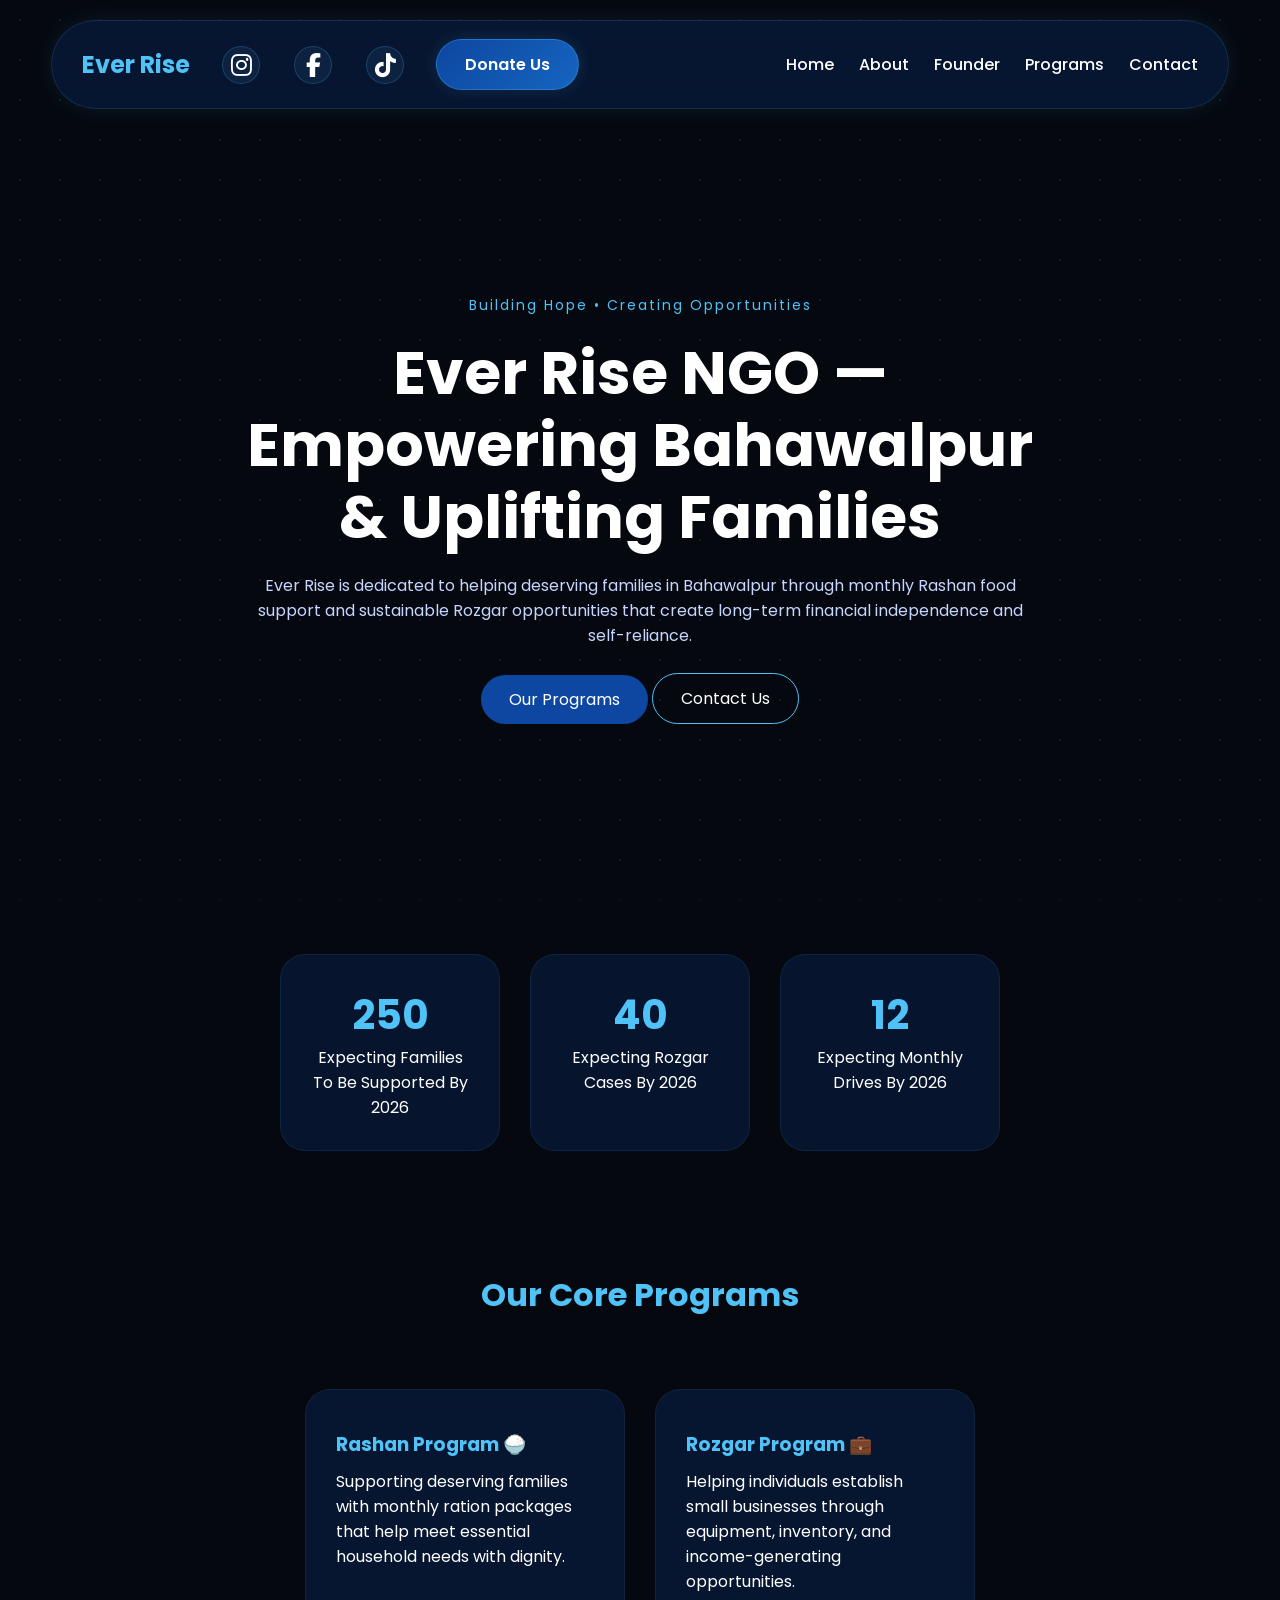
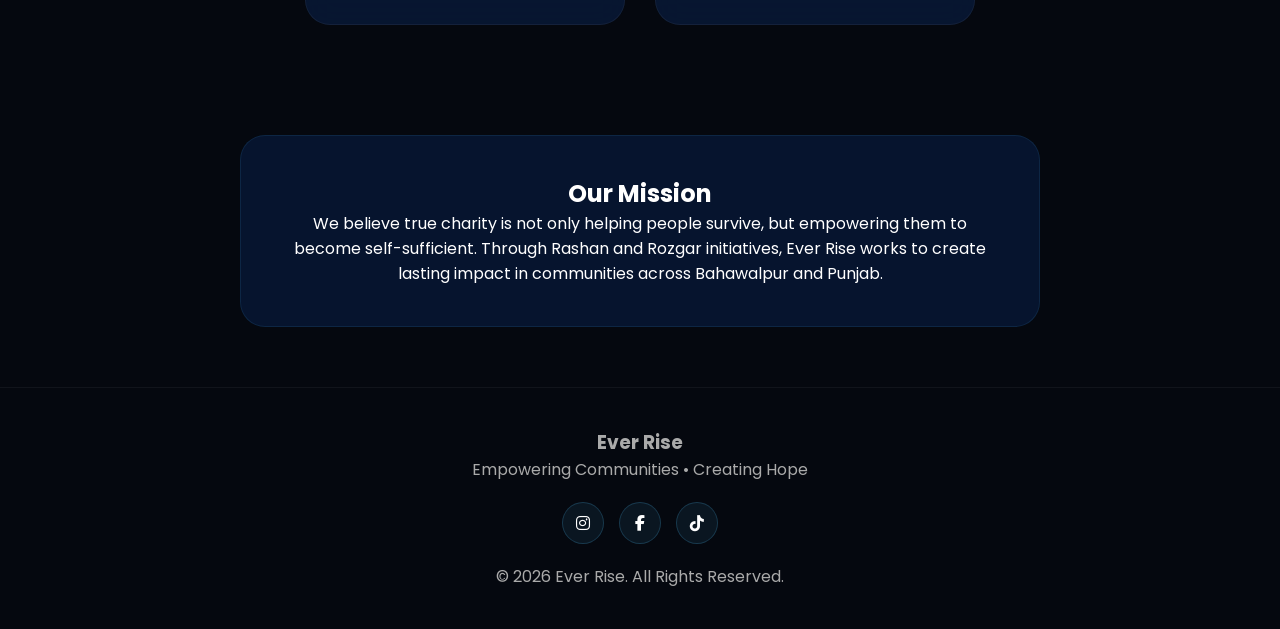
==== index.html @ 50e5bc22 "Update index.html" ====
<!DOCTYPE html>
<html lang="en">

<head>
    <meta charset="UTF-8">
    <meta name="viewport" content="width=device-width, initial-scale=1.0">

    <title>Ever Rise NGO – Empowering Bahawalpur Families through Donation & Support</title>
    <meta name="description"
        content="Ever Rise is a community NGO in Bahawalpur dedicated to poverty alleviation, hunger relief & Rozgar livelihood support. Donate to transform needy families.">
    <meta name="robots" content="index, follow">
    <link rel="canonical" href="https://ever-rise-org.vercel.app/">

    <!-- Open Graph Tags -->
    <meta property="og:title" content="Ever Rise NGO – Empowering Bahawalpur Families">
    <meta property="og:description"
        content="Ever Rise NGO is dedicated to hunger relief through Rashan drives and sustainable Rozgar small business setups in Bahawalpur.">
    <meta property="og:url" content="https://ever-rise-org.vercel.app/">
    <meta property="og:type" content="website">
    <meta property="og:image" content="https://ever-rise-org.vercel.app/ever.rise.jpeg">

    <!-- Structured Data (JSON-LD) for NGO / Organization -->
    <script type="application/ld+json">
    {
      "@context": "https://schema.org",
      "@type": "NGO",
      "name": "Ever Rise",
      "url": "https://ever-rise-org.vercel.app/",
      "logo": "https://ever-rise-org.vercel.app/ever.rise.jpeg",
      "description": "Ever Rise is a nonprofit based in Bahawalpur, Pakistan, supporting underprivileged families through sustainable community development, education, and hunger relief programs.",
      "address": {
        "@type": "PostalAddress",
        "addressLocality": "Bahawalpur",
        "addressRegion": "Punjab",
        "addressCountry": "Pakistan"
      },
      "sameAs": [
        "https://www.instagram.com/ever.rise.1187/",
        "https://www.facebook.com/profile.php?id=61590970520657",
        "https://www.tiktok.com/@ever.rise.1187"
      ]
    }
    </script>

    <link rel="icon" type="image/jpeg" href="ever.rise.jpeg">
    <!-- Font Awesome Icons -->
    <link rel="stylesheet" href="https://cdnjs.cloudflare.com/ajax/libs/font-awesome/6.5.1/css/all.min.css">

    <link rel="stylesheet" href="css/style.css">

    <link rel="preconnect" href="https://fonts.googleapis.com">
    <link href="https://fonts.googleapis.com/css2?family=Poppins:wght@300;400;500;600;700;800&display=swap"
        rel="stylesheet">
</head>

<body>

    <!-- Glitter Background -->
    <div class="particles"></div>

    <!-- Navbar -->

    <nav>

        <div class="nav-left">

            <div class="logo">
                Ever Rise
            </div>

            <div class="social-links">

                <a href="https://www.instagram.com/ever.rise.1187/" target="_blank" rel="noopener noreferrer"
                    aria-label="Follow Ever Rise NGO on Instagram">
                    <i class="fab fa-instagram"></i>
                </a>

                <a href="https://www.facebook.com/profile.php?id=61590970520657" target="_blank"
                    rel="noopener noreferrer" aria-label="Follow Ever Rise NGO on Facebook">
                    <i class="fab fa-facebook-f"></i>
                </a>

                <a href="https://www.tiktok.com/@ever.rise.1187?_r=1&_t=ZS-97JCHIYLV4e" target="_blank"
                    rel="noopener noreferrer" aria-label="Follow Ever Rise NGO on TikTok">
                    <i class="fab fa-tiktok"></i>
                </a>

            </div>

            <a href="donate.html" class="donate-btn">
                Donate Us
            </a>

        </div>

        <ul>
            <li><a href="index.html">Home</a></li>
            <li><a href="about.html">About</a></li>
            <li><a href="founder.html">Founder</a></li>
            <li><a href="projects.html">Programs</a></li>
            <li><a href="contact.html">Contact</a></li>
        </ul>

    </nav>

    <!-- Hero Section -->

    <section class="hero">

        <div class="hero-content">

            <span class="tagline">
                Building Hope • Creating Opportunities
            </span>

            <h1>
                Ever Rise NGO — Empowering Bahawalpur & Uplifting Families
            </h1>

            <p>
                Ever Rise is dedicated to helping deserving families in Bahawalpur through
                monthly Rashan food support and sustainable Rozgar opportunities
                that create long-term financial independence and self-reliance.
            </p>

            <div class="hero-buttons">
                <a href="projects.html" class="btn">
                    Our Programs
                </a>

                <a href="contact.html" class="btn btn-outline">
                    Contact Us
                </a>
            </div>

        </div>

    </section>

    <!-- Impact Statistics -->

    <section class="stats reveal">

        <div class="stat-card">
            <h2 class="counter" data-target="250">0</h2>
            <p>Expecting Families To Be Supported By 2026</p>
        </div>

        <div class="stat-card">
            <h2 class="counter" data-target="40">0</h2>
            <p>Expecting Rozgar Cases By 2026</p>
        </div>

        <div class="stat-card">
            <h2 class="counter" data-target="12">0</h2>
            <p>Expecting Monthly Drives By 2026</p>
        </div>

    </section>

    <!-- Programs Preview -->

    <section class="program-section">

        <h2 class="section-title reveal">
            Our Core Programs
        </h2>

        <div class="program-grid">

            <div class="card reveal">

                <div class="icon">
                </div>

                <h3>Rashan Program 🍚</h3>

                <p>
                    Supporting deserving families with monthly ration packages
                    that help meet essential household needs with dignity.
                </p>

            </div>

            <div class="card reveal">

                <div class="icon">
                </div>

                <h3>Rozgar Program 💼</h3>

                <p>
                    Helping individuals establish small businesses through
                    equipment, inventory, and income-generating opportunities.
                </p>

            </div>

        </div>

    </section>

    <!-- Mission Section -->

    <section class="mission reveal">

        <div class="mission-box">

            <h2>
                Our Mission
            </h2>

            <p>
                We believe true charity is not only helping people survive,
                but empowering them to become self-sufficient. Through Rashan
                and Rozgar initiatives, Ever Rise works to create lasting impact
                in communities across Bahawalpur and Punjab.
            </p>

        </div>

    </section>

    <!-- Footer -->

    <footer>

        <h3>Ever Rise</h3>

        <p>
            Empowering Communities • Creating Hope
        </p>

        <div class="footer-social">

            <a href="https://www.instagram.com/ever.rise.1187/" target="_blank" rel="noopener noreferrer"
                aria-label="Follow Ever Rise NGO on Instagram">
                <i class="fab fa-instagram"></i>
            </a>

            <a href="https://www.facebook.com/profile.php?id=61590970520657" target="_blank" rel="noopener noreferrer"
                aria-label="Follow Ever Rise NGO on Facebook">
                <i class="fab fa-facebook-f"></i>
            </a>

            <a href="https://www.tiktok.com/@ever.rise.1187?_r=1&_t=ZS-97JCHIYLV4e" target="_blank"
                rel="noopener noreferrer" aria-label="Follow Ever Rise NGO on TikTok">
                <i class="fab fa-tiktok"></i>
            </a>

        </div>

        <p class="copyright">
            © 2026 Ever Rise. All Rights Reserved.
        </p>

    </footer>

    <script src="js/script.js"></script>

</body>

</html>
---- css/style.css ----
/* =========================
   GLOBAL RESET
========================= */

*{
    margin:0;
    padding:0;
    box-sizing:border-box;
    font-family:'Poppins', sans-serif;
}

body{
    background:#05080f;
    color:#ffffff;
    overflow-x:hidden;
}

/* =========================
   COLORS
========================= */

:root{
    --primary:#0d47a1;
    --secondary:#1e88e5;
    --dark:#05080f;
    --card:#081b3d;
    --glow:#4fc3f7;
}

/* =========================
   GLITTER BACKGROUND
========================= */

.particles{
    position:fixed;
    width:100%;
    height:100%;
    top:0;
    left:0;
    z-index:-1;
    overflow:hidden;
}

.particles::before,
.particles::after{
    content:"";
    position:absolute;
    width:200%;
    height:200%;
    background:
    radial-gradient(circle, rgba(79,195,247,0.6) 1px, transparent 1px);
    background-size:40px 40px;
    opacity:0.12;
    animation:moveStars 60s linear infinite;
}

.particles::after{
    opacity:0.06;
    animation-direction:reverse;
}

@keyframes moveStars{
    from{
        transform:translate(0,0);
    }
    to{
        transform:translate(-300px,-300px);
    }
}

/* =========================
   NAVBAR
========================= */

nav{
    width:92%;
    margin:20px auto;
    padding:18px 30px;

    display:flex;
    justify-content:space-between;
    align-items:center;

    background:rgba(8,27,61,0.75);
    backdrop-filter:blur(20px);

    border-radius:60px;
    border:1px solid rgba(79,195,247,0.15);

    box-shadow:0 0 25px rgba(79,195,247,0.10);
}

.logo{
    font-size:24px;
    white-space:normal;
    font-weight:700;
    color:var(--glow);
}

nav ul{
    display:flex;
    list-style:none;
    gap:25px;
}

nav ul li a{
    text-decoration:none;
    color:#ffffff;
    transition:0.3s;
    font-weight:500;
}

nav ul li a:hover,
nav ul li a.active{
    color:var(--glow);
}

/* =========================
   HERO
========================= */

.hero{
    height:85vh;
    display:flex;
    align-items:center;
    justify-content:center;
    text-align:center;
    padding:20px;
}

.hero-content{
    max-width:800px;
}

.tagline{
    color:var(--glow);
    font-size:14px;
    letter-spacing:2px;
}

.hero h1{
    font-size:60px;
    margin:20px 0;
    line-height:1.2;
    animation:glowText 4s infinite alternate;
}

.hero p{
    color:#c7d6ff;
    margin-bottom:25px;
}

@keyframes glowText{
    from{
        text-shadow:0 0 10px rgba(79,195,247,0.2);
    }
    to{
        text-shadow:0 0 25px rgba(79,195,247,0.6);
    }
}

/* =========================
   BUTTONS
========================= */

.btn{
    display:inline-block;
    padding:12px 28px;
    background:var(--primary);
    color:#fff;
    border-radius:50px;
    text-decoration:none;
    transition:0.4s;
    position:relative;
    overflow:hidden;
}

.btn:hover{
    background:#1565c0;
    transform:translateY(-3px);
}

.btn-outline{
    background:transparent;
    border:1px solid var(--glow);
}

.btn::before{
    content:"";
    position:absolute;
    top:0;
    left:-120%;
    width:100%;
    height:100%;
    background:linear-gradient(90deg,transparent,rgba(255,255,255,0.3),transparent);
    transition:0.7s;
}

.btn:hover::before{
    left:120%;
}

/* =========================
   STATS
========================= */

.stats{
    display:flex;
    justify-content:center;
    gap:30px;
    flex-wrap:wrap;
    padding:60px 20px;
}

.stat-card{
    background:rgba(8,27,61,0.7);
    border-radius:25px;
    padding:30px;
    width:220px;
    text-align:center;
    border:1px solid rgba(79,195,247,0.1);
    transition:0.4s;
}

.stat-card:hover{
    transform:translateY(-10px);
    box-shadow:0 0 30px rgba(79,195,247,0.25);
}

.stat-card h2{
    font-size:40px;
    color:var(--glow);
}

/* =========================
   PROGRAMS / CARDS
========================= */

.program-grid{
    display:flex;
    justify-content:center;
    flex-wrap:wrap;
    gap:30px;
    padding:50px 20px;
}

.card{
    background:rgba(8,27,61,0.75);
    backdrop-filter:blur(15px);
    padding:30px;
    border-radius:25px;
    width:320px;

    border:1px solid rgba(255,255,255,0.05);

    transition:0.4s;
}

.card:hover{
    transform:translateY(-10px);
    border-color:rgba(79,195,247,0.4);
    box-shadow:0 15px 40px rgba(79,195,247,0.2);
}

.card h3{
    color:var(--glow);
    margin-bottom:10px;
}

.icon{
    font-size:30px;
    margin-bottom:10px;
}

.program-card ul{
    margin:15px 0;
    padding-left:18px;
}

/* =========================
   SECTIONS
========================= */

.section-title{
    text-align:center;
    font-size:32px;
    color:var(--glow);
    margin-top:40px;
}

.page-hero{
    text-align:center;
    padding:80px 20px;
}

.page-hero h1{
    font-size:45px;
    color:var(--glow);
}

/* =========================
   MISSION BOX
========================= */

.mission-box{
    max-width:800px;
    margin:60px auto;
    padding:40px;
    background:rgba(8,27,61,0.7);
    border-radius:25px;
    border:1px solid rgba(79,195,247,0.1);
    text-align:center;
}

/* =========================
   CONTACT
========================= */

.contact-section{
    display:flex;
    justify-content:center;
    gap:30px;
    flex-wrap:wrap;
    padding:50px 20px;
}

.contact-card{
    width:320px;
    background:rgba(8,27,61,0.75);
    padding:30px;
    border-radius:25px;
    text-align:center;
    border:1px solid rgba(255,255,255,0.05);
}

.contact-link{
    display:inline-block;
    margin-top:10px;
    color:var(--glow);
    text-decoration:none;
}

/* =========================
   FOOTER
========================= */

footer{
    text-align:center;
    padding:40px 20px;
    margin-top:60px;
    border-top:1px solid rgba(255,255,255,0.05);
    color:#aaa;
}

/* =========================
   SCROLL ANIMATION
========================= */

.reveal{
    opacity:0;
    transform:translateY(40px);
    transition:1s ease;
}

.reveal.active{
    opacity:1;
    transform:translateY(0);
}

.about-section{
    text-align:center;
}
/* =========================
   RESPONSIVE
========================= */

@media(max-width:768px){

    nav{
        width:95%;
        margin:15px auto;
        padding:20px 15px;

        display:flex;
        flex-direction:column;

        align-items:center;
        justify-content:center;

        gap:18px;

        border-radius:25px;
    }

    .logo{
        display:block;
        white-space:normal;
        width:100%;
        text-align:center;

        font-size:32px;
        line-height:1.1;
    }

    .social-links{
        display:flex;
        justify-content:center;
        gap:15px;

        width:100%;
    }

    .social-links a{
        width:45px;
        height:45px;
    }

    .donate-btn{
        padding:10px 22px;
        font-size:15px;

        width:auto;
        min-width:150px;

        text-align:center;
    }

    nav ul{
        display:flex;
        flex-wrap:wrap;

        justify-content:center;

        gap:15px 25px;

        width:100%;
    }

    nav ul li{
        list-style:none;
    }
}
/* =========================
   FOUNDER PAGE
========================= */

.founder-section{
    max-width:1200px;
    margin:auto;
    padding:40px 20px 80px;
}

.founder-content{
    display:flex;
    align-items:center;
    justify-content:space-between;
    gap:60px;
}

.founder-text{
    flex:1;
}

.founder-tag{
    color:var(--glow);
    letter-spacing:2px;
    font-size:14px;
}

.founder-text h2{
    font-size:42px;
    margin:15px 0 25px;
}

.founder-text p{
    color:#d5dff5;
    margin-bottom:18px;
    line-height:1.9;
}

.founder-signature{
    margin-top:30px;
    color:var(--glow);
    font-weight:600;
    font-size:18px;
}

.founder-image{
    flex:1;
    display:flex;
    justify-content:center;
}

.founder-image img{
    width:100%;
    max-width:420px;

    border-radius:35px;

    border:2px solid rgba(79,195,247,.3);

    box-shadow:
    0 0 25px rgba(79,195,247,.15),
    0 0 60px rgba(79,195,247,.08);

    transition:.4s;
}

.founder-image img:hover{
    transform:translateY(-10px);

    box-shadow:
    0 0 35px rgba(79,195,247,.25),
    0 0 90px rgba(79,195,247,.12);
}

@media(max-width:900px){

    .founder-content{
        flex-direction:column-reverse;
        text-align:center;
    }

    .founder-text h2{
        font-size:32px;
    }

    .founder-image img{
        max-width:320px;
    }
}

/* =========================
   ABOUT PAGE FIX (VISION / MISSION)
========================= */

.vision-mission{
    display:flex;
    justify-content:center;
    align-items:stretch;
    gap:30px;

    padding:60px 20px;
    flex-wrap:wrap;
}

/* Make both cards equal + structured */
.vision-mission .card{
    flex:1;
    min-width:320px;
    max-width:420px;
    text-align:left;
}

/* Center section heading properly */
.section-title{
    width:100%;
    text-align:center;
    margin:60px 0 20px;
}

.about-content{
    text-align:center;
    max-width:1000px;
    margin:0 auto;
}

.about-content h2,
.about-content p{
    text-align:center;
}

/* =========================
   SOCIAL LINKS
========================= */

.social-links{
    display:flex;
    gap:15px;
    align-items:center;
}

.social-links a,
.footer-social a{

    width:42px;
    height:42px;

    display:flex;
    align-items:center;
    justify-content:center;

    border-radius:50%;

    color:#fff;
    text-decoration:none;

    background:rgba(79,195,247,.08);

    border:1px solid rgba(79,195,247,.2);

    transition:.35s;
}

.social-links a:hover,
.footer-social a:hover{

    transform:translateY(-4px);

    color:#4fc3f7;

    box-shadow:
    0 0 15px rgba(79,195,247,.4),
    0 0 30px rgba(79,195,247,.2);
}

.footer-social{

    display:flex;
    justify-content:center;
    gap:15px;

    margin:20px 0;
}
/* NAV LEFT SIDE */

.nav-left{
    display:flex;
    align-items:center;
    gap:20px;
}

/* SMALLER HEADER ICONS */

.social-links{
    display:flex;
    gap:10px;
}

.social-links a{

    width:38px;
    height:38px;

    display:flex;
    align-items:center;
    justify-content:center;

    border-radius:50%;

    color:white;
    text-decoration:none;

    background:rgba(79,195,247,.08);

    border:1px solid rgba(79,195,247,.2);

    transition:.3s;
}

.social-links a:hover{

    color:#4fc3f7;

    transform:translateY(-2px);

    box-shadow:
    0 0 12px rgba(79,195,247,.4);
}
.social-links a{
    color:white;
    font-size:24px;
    margin:0 12px;
    transition:0.3s;
}

.social-links a:hover{
    transform:translateY(-5px);
}

.fa-instagram:hover{
    color:#E4405F;
}

.fa-facebook-f:hover{
    color:#1877F2;
}

.fa-tiktok:hover{
    color:#25F4EE;
}

.donate-btn{
    background:linear-gradient(135deg,#0d47a1,#1565c0);

    color:white;
    text-decoration:none;

    padding:12px 28px;

    border-radius:50px;

    font-weight:600;

    transition:.3s;

    border:1px solid rgba(79,195,247,.3);

    box-shadow:0 0 15px rgba(79,195,247,.15);
}

.donate-btn:hover{
    transform:translateY(-3px);

    box-shadow:
    0 0 20px rgba(79,195,247,.4),
    0 0 40px rgba(79,195,247,.15);

    background:linear-gradient(135deg,#1565c0,#1e88e5);
}
.donation-section{
    display:flex;
    justify-content:center;
    padding:40px 20px;
}

.donation-card{
    background:rgba(8,27,61,.75);

    padding:30px;

    border-radius:25px;

    text-align:center;

    border:1px solid rgba(79,195,247,.15);

    max-width:700px;
}

.bank-image{
    width:100%;
    border-radius:15px;
    margin:20px 0;
}

/* =========================
   DONATION PAGE
========================= */

.donation-grid{
    display:flex;
    justify-content:center;
    flex-wrap:wrap;
    gap:30px;
    padding:40px 20px 80px;
}

.donation-card{
    width:350px;

    background:rgba(8,27,61,.75);

    backdrop-filter:blur(15px);

    padding:30px;

    border-radius:25px;

    border:1px solid rgba(79,195,247,.15);

    transition:.4s;
}

.donation-card:hover{
    transform:translateY(-10px);

    box-shadow:
    0 0 30px rgba(79,195,247,.25);
}

.bank-icon{
    font-size:42px;
    margin-bottom:15px;
}

.donation-card h2{
    color:var(--glow);
    margin-bottom:20px;
}

.donation-card p{
    margin:10px 0;
    color:#dbe7ff;
}

.copy-box{
    display:flex;
    justify-content:space-between;
    align-items:center;

    background:rgba(255,255,255,.05);

    padding:12px 15px;

    border-radius:15px;

    margin-bottom:15px;
}

.copy-box span{
    font-size:14px;
    word-break:break-all;
}

.copy-box button{
    border:none;

    background:#1565c0;

    color:white;

    padding:8px 14px;

    border-radius:10px;

    cursor:pointer;

    transition:.3s;
}

.copy-box button:hover{
    background:#1e88e5;
}
@media(max-width:768px){

    nav{
        flex-direction:column;
        align-items:center;
        gap:20px;
        padding:20px;
    }

    .nav-left{
        width:100%;

        display:flex;
        flex-direction:column;

        align-items:center;
        justify-content:center;

        gap:18px;
    }

    .logo{
        display:block;
        width:100%;

        text-align:center;

        font-size:30px;
        line-height:1.1;
    }

    .social-links{
        display:flex;
        justify-content:center;
        gap:15px;

        width:100%;
    }

    .donate-btn{
        padding:10px 20px;
        font-size:15px;

        min-width:150px;
        text-align:center;
    }

    nav ul{
        width:100%;

        display:flex;
        flex-wrap:wrap;

        justify-content:center;

        gap:15px 25px;
    }
}
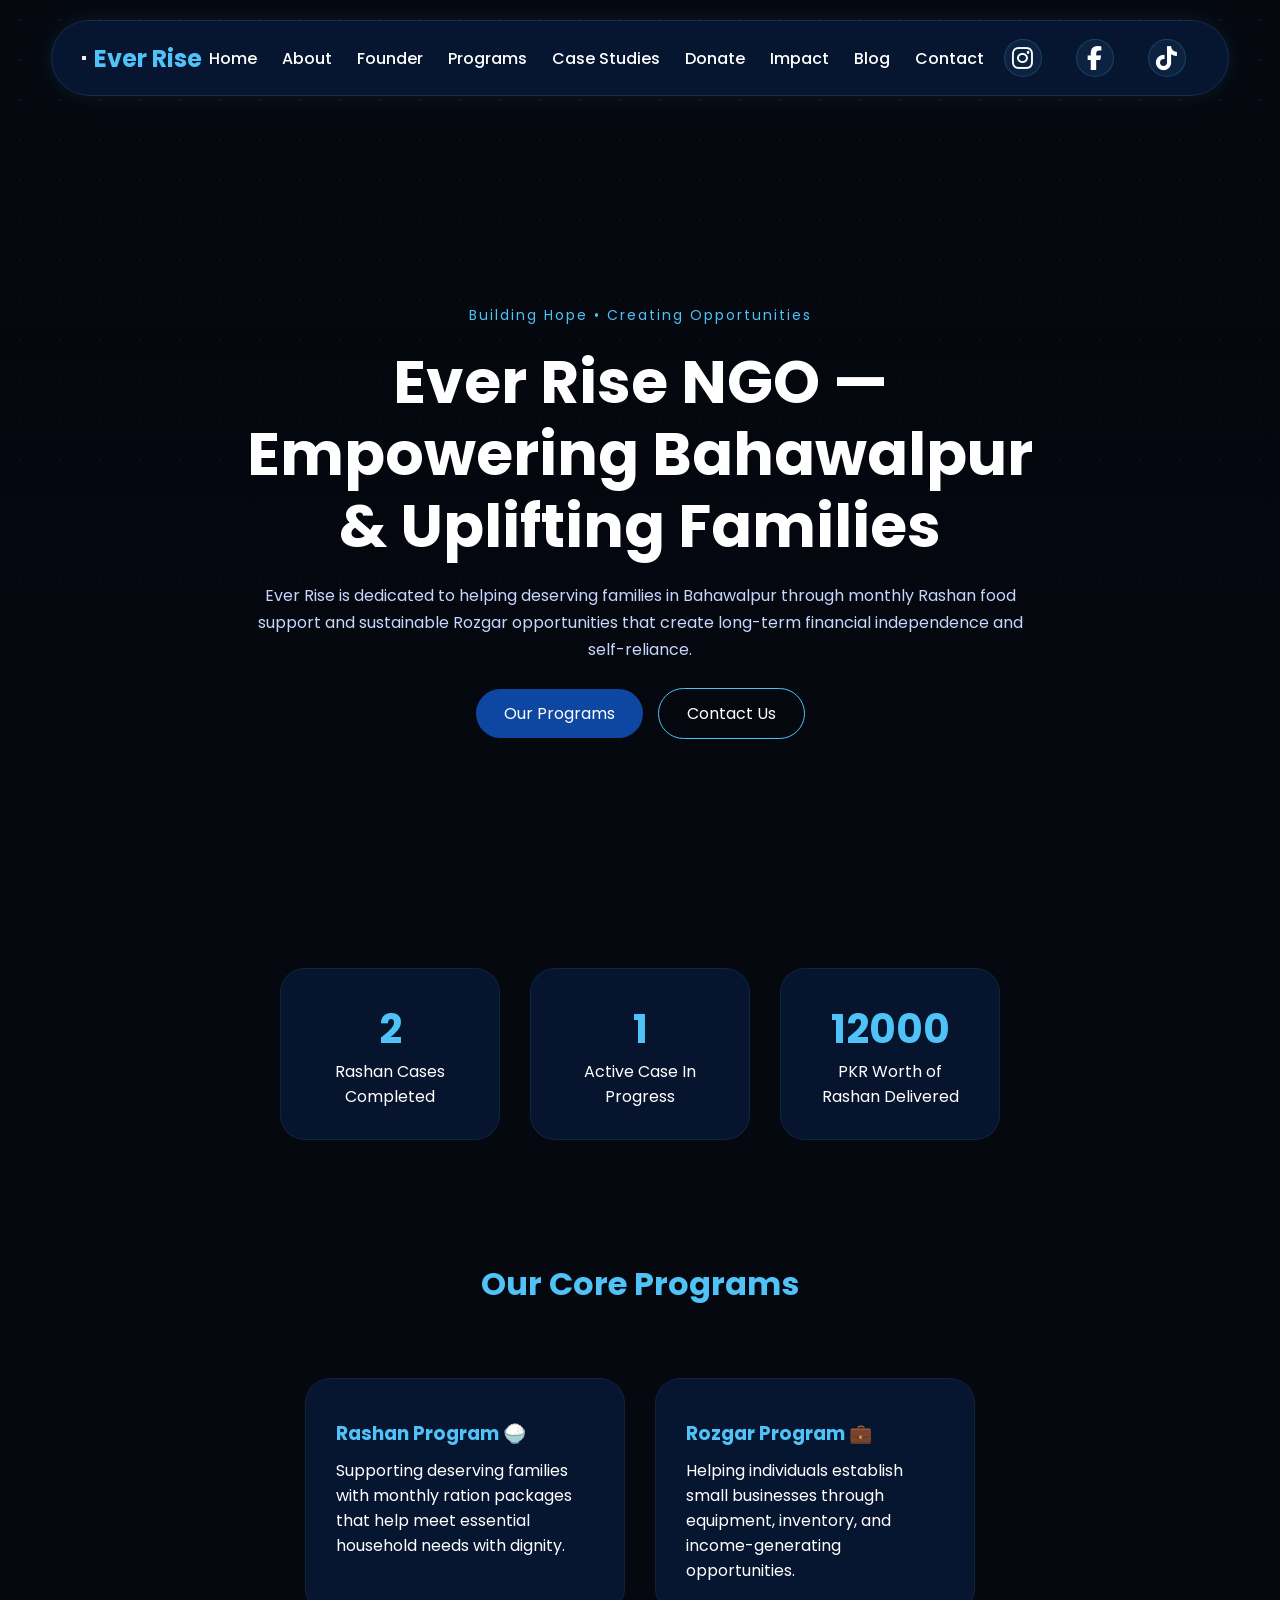
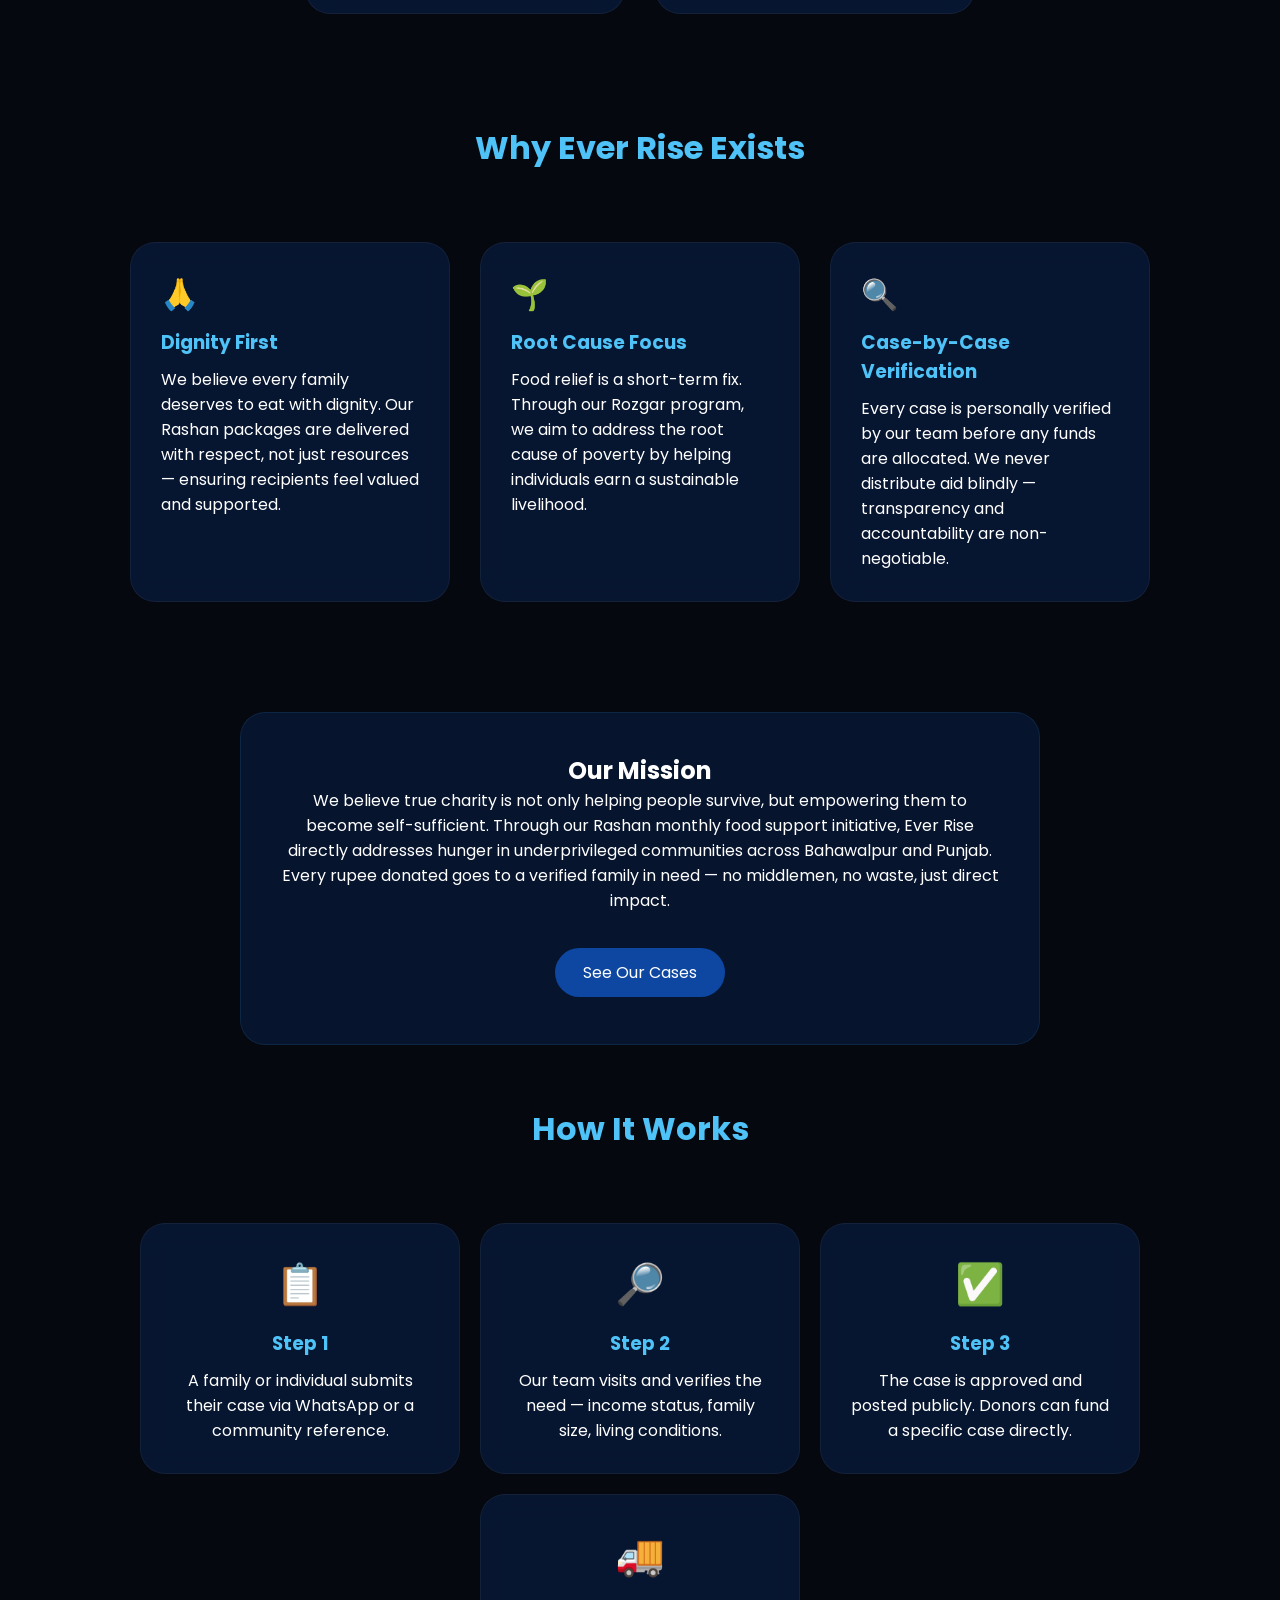
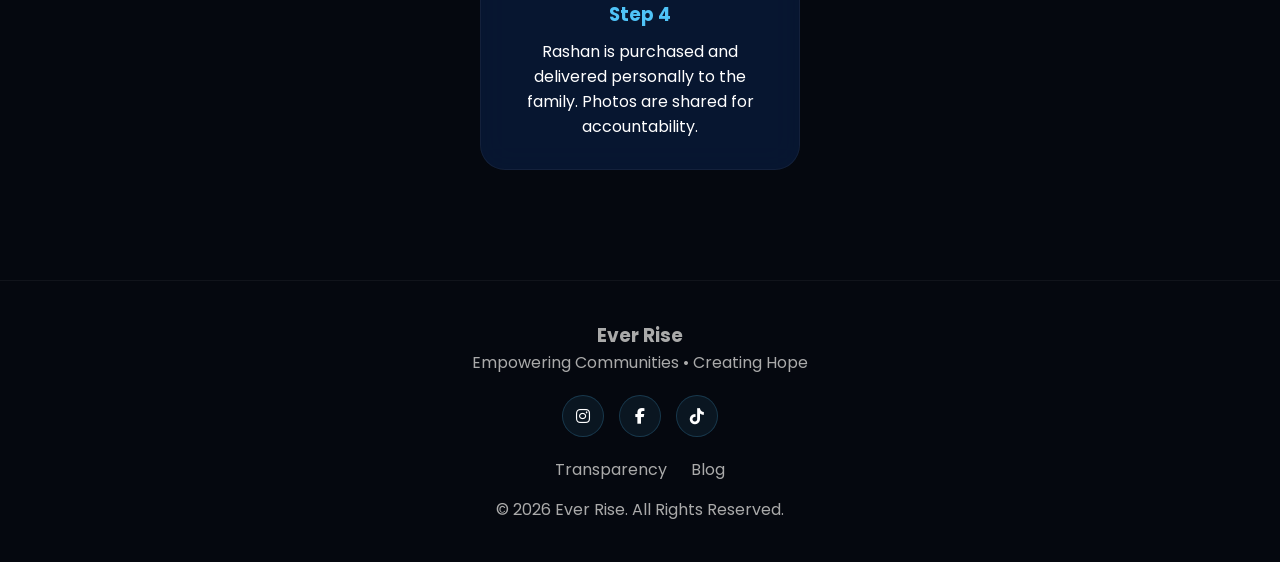
==== commit 5c701049: "Update index.html" ====
--- a/index.html
+++ b/index.html
@@ -9,15 +9,21 @@
     <meta name="description"
         content="Ever Rise is a community NGO in Bahawalpur dedicated to poverty alleviation, hunger relief & Rozgar livelihood support. Donate to transform needy families.">
     <meta name="robots" content="index, follow">
-    <link rel="canonical" href="https://ever-rise-org.vercel.app/">
+    <link rel="canonical" href="https://everrise.org.pk/">
 
     <!-- Open Graph Tags -->
     <meta property="og:title" content="Ever Rise NGO – Empowering Bahawalpur Families">
     <meta property="og:description"
         content="Ever Rise NGO is dedicated to hunger relief through Rashan drives and sustainable Rozgar small business setups in Bahawalpur.">
-    <meta property="og:url" content="https://ever-rise-org.vercel.app/">
+    <meta property="og:url" content="https://everrise.org.pk/">
     <meta property="og:type" content="website">
-    <meta property="og:image" content="https://ever-rise-org.vercel.app/ever.rise.jpeg">
+    <meta property="og:image" content="https://everrise.org.pk/ever.rise.jpeg">
+
+    <!-- Twitter Card -->
+    <meta name="twitter:card" content="summary_large_image">
+    <meta name="twitter:title" content="Ever Rise NGO – Empowering Bahawalpur Families">
+    <meta name="twitter:description" content="Ever Rise NGO is dedicated to hunger relief through Rashan drives and sustainable Rozgar small business setups in Bahawalpur.">
+    <meta name="twitter:image" content="https://everrise.org.pk/ever.rise.jpeg">
 
     <!-- Structured Data (JSON-LD) for NGO / Organization -->
     <script type="application/ld+json">
@@ -25,8 +31,8 @@
       "@context": "https://schema.org",
       "@type": "NGO",
       "name": "Ever Rise",
-      "url": "https://ever-rise-org.vercel.app/",
-      "logo": "https://ever-rise-org.vercel.app/ever.rise.jpeg",
+      "url": "https://everrise.org.pk/",
+      "logo": "https://everrise.org.pk/ever.rise.jpeg",
       "description": "Ever Rise is a nonprofit based in Bahawalpur, Pakistan, supporting underprivileged families through sustainable community development, education, and hunger relief programs.",
       "address": {
         "@type": "PostalAddress",
@@ -34,6 +40,8 @@
         "addressRegion": "Punjab",
         "addressCountry": "Pakistan"
       },
+      "telephone": "+92-300-0000000",
+      "email": "info@everrise.org.pk",
       "sameAs": [
         "https://www.instagram.com/ever.rise.1187/",
         "https://www.facebook.com/profile.php?id=61590970520657",
@@ -41,6 +49,16 @@
       ]
     }
     </script>
+    
+    <!-- WebSite Schema -->
+    <script type="application/ld+json">
+    {
+      "@context": "https://schema.org",
+      "@type": "WebSite",
+      "name": "Ever Rise",
+      "url": "https://everrise.org.pk/"
+    }
+    </script>
 
     <link rel="icon" type="image/jpeg" href="ever.rise.jpeg">
     <!-- Font Awesome Icons -->
@@ -61,51 +79,51 @@
     <!-- Navbar -->
 
     <nav>
-
-        <div class="nav-left">
-
-            <div class="logo">
+        <button class="hamburger" aria-label="Toggle navigation menu" id="hamburger-btn">
+                    <span></span>
+                    <span></span>
+                    <span></span>
+                </button>
+        <div class="logo">
                 Ever Rise
             </div>
-
-            <div class="social-links">
-
-                <a href="https://www.instagram.com/ever.rise.1187/" target="_blank" rel="noopener noreferrer"
-                    aria-label="Follow Ever Rise NGO on Instagram">
-                    <i class="fab fa-instagram"></i>
-                </a>
-
-                <a href="https://www.facebook.com/profile.php?id=61590970520657" target="_blank"
-                    rel="noopener noreferrer" aria-label="Follow Ever Rise NGO on Facebook">
-                    <i class="fab fa-facebook-f"></i>
-                </a>
-
-                <a href="https://www.tiktok.com/@ever.rise.1187?_r=1&_t=ZS-97JCHIYLV4e" target="_blank"
-                    rel="noopener noreferrer" aria-label="Follow Ever Rise NGO on TikTok">
-                    <i class="fab fa-tiktok"></i>
-                </a>
-
-            </div>
-
-            <a href="donate.html" class="donate-btn">
-                Donate Us
-            </a>
-
-        </div>
-
         <ul>
             <li><a href="index.html">Home</a></li>
             <li><a href="about.html">About</a></li>
             <li><a href="founder.html">Founder</a></li>
             <li><a href="projects.html">Programs</a></li>
+            <li><a href="cases.html">Case Studies</a></li>
+            <li><a href="donate.html">Donate</a></li>
+            <li><a href="impact.html">Impact</a></li>
+            <li><a href="blog.html">Blog</a></li>
             <li><a href="contact.html">Contact</a></li>
         </ul>
+        <div class="nav-right" style="display:flex; align-items:center; gap:20px;">
+            <div class="social-links">
+
+                <a href="https://www.instagram.com/ever.rise.1187/" target="_blank" rel="noopener noreferrer"
+                    aria-label="Follow Ever Rise NGO on Instagram">
+                    <i class="fab fa-instagram"></i>
+                </a>
+
+                <a href="https://www.facebook.com/profile.php?id=61590970520657" target="_blank"
+                    rel="noopener noreferrer" aria-label="Follow Ever Rise NGO on Facebook">
+                    <i class="fab fa-facebook-f"></i>
+                </a>
+
+                <a href="https://www.tiktok.com/@ever.rise.1187?_r=1&_t=ZS-97JCHIYLV4e" target="_blank"
+                    rel="noopener noreferrer" aria-label="Follow Ever Rise NGO on TikTok">
+                    <i class="fab fa-tiktok"></i>
+                </a>
+
+            </div>
+        </div>
 
     </nav>
 
     <!-- Hero Section -->
 
-    <section class="hero">
+    <section class="hero" style="background: linear-gradient(to bottom, rgba(5,8,15,0.55) 0%, rgba(5,8,15,0.75) 100%), url('hero-bg.jpg') center center / cover no-repeat; min-height: 88vh;">
 
         <div class="hero-content">
 
@@ -142,18 +160,18 @@
     <section class="stats reveal">
 
         <div class="stat-card">
-            <h2 class="counter" data-target="250">0</h2>
-            <p>Expecting Families To Be Supported By 2026</p>
+            <h2 class="counter" data-target="2">0</h2>
+            <p>Rashan Cases Completed</p>
         </div>
 
         <div class="stat-card">
-            <h2 class="counter" data-target="40">0</h2>
-            <p>Expecting Rozgar Cases By 2026</p>
+            <h2 class="counter" data-target="1">0</h2>
+            <p>Active Case In Progress</p>
         </div>
 
         <div class="stat-card">
-            <h2 class="counter" data-target="12">0</h2>
-            <p>Expecting Monthly Drives By 2026</p>
+            <h2 class="counter" data-target="12000">0</h2>
+            <p>PKR Worth of Rashan Delivered</p>
         </div>
 
     </section>
@@ -200,25 +218,77 @@
 
     </section>
 
+    <!-- Why We Exist -->
+    <section class="program-section">
+        <h2 class="section-title reveal">Why Ever Rise Exists</h2>
+        <div class="program-grid">
+            <div class="card reveal">
+                <div class="icon glow">🙏</div>
+                <h3>Dignity First</h3>
+                <p>We believe every family deserves to eat with dignity. Our Rashan packages are delivered with respect, not just resources — ensuring recipients feel valued and supported.</p>
+            </div>
+            <div class="card reveal">
+                <div class="icon glow">🌱</div>
+                <h3>Root Cause Focus</h3>
+                <p>Food relief is a short-term fix. Through our Rozgar program, we aim to address the root cause of poverty by helping individuals earn a sustainable livelihood.</p>
+            </div>
+            <div class="card reveal">
+                <div class="icon glow">🔍</div>
+                <h3>Case-by-Case Verification</h3>
+                <p>Every case is personally verified by our team before any funds are allocated. We never distribute aid blindly — transparency and accountability are non-negotiable.</p>
+            </div>
+        </div>
+    </section>
+
     <!-- Mission Section -->
 
     <section class="mission reveal">
 
         <div class="mission-box">
 
-            <h2>
-                Our Mission
-            </h2>
+            <h2>Our Mission</h2>
 
             <p>
                 We believe true charity is not only helping people survive,
-                but empowering them to become self-sufficient. Through Rashan
-                and Rozgar initiatives, Ever Rise works to create lasting impact
-                in communities across Bahawalpur and Punjab.
+                but empowering them to become self-sufficient. Through our Rashan
+                monthly food support initiative, Ever Rise directly addresses hunger
+                in underprivileged communities across Bahawalpur and Punjab.
+                Every rupee donated goes to a verified family in need — no middlemen,
+                no waste, just direct impact.
             </p>
 
-        </div>
-
+            <br>
+            <a href="cases.html" class="btn" style="display:inline-block; margin-top:10px;">See Our Cases</a>
+
+        </div>
+
+    </section>
+
+    <!-- How It Works -->
+    <section class="program-section">
+        <h2 class="section-title reveal">How It Works</h2>
+        <div class="program-grid" style="grid-template-columns: repeat(auto-fit, minmax(200px, 1fr)); gap: 20px;">
+            <div class="card reveal" style="text-align:center;">
+                <div style="font-size:40px; margin-bottom:15px;">📋</div>
+                <h3>Step 1</h3>
+                <p>A family or individual submits their case via WhatsApp or a community reference.</p>
+            </div>
+            <div class="card reveal" style="text-align:center;">
+                <div style="font-size:40px; margin-bottom:15px;">🔎</div>
+                <h3>Step 2</h3>
+                <p>Our team visits and verifies the need — income status, family size, living conditions.</p>
+            </div>
+            <div class="card reveal" style="text-align:center;">
+                <div style="font-size:40px; margin-bottom:15px;">✅</div>
+                <h3>Step 3</h3>
+                <p>The case is approved and posted publicly. Donors can fund a specific case directly.</p>
+            </div>
+            <div class="card reveal" style="text-align:center;">
+                <div style="font-size:40px; margin-bottom:15px;">🚚</div>
+                <h3>Step 4</h3>
+                <p>Rashan is purchased and delivered personally to the family. Photos are shared for accountability.</p>
+            </div>
+        </div>
     </section>
 
     <!-- Footer -->
@@ -250,6 +320,11 @@
 
         </div>
 
+        <div style="margin: 15px 0;">
+            <a href="impact.html" style="color: #aaa; text-decoration: none; margin: 0 10px;">Transparency</a>
+            <a href="blog.html" style="color: #aaa; text-decoration: none; margin: 0 10px;">Blog</a>
+        </div>
+
         <p class="copyright">
             © 2026 Ever Rise. All Rights Reserved.
         </p>
--- a/css/style.css
+++ b/css/style.css
@@ -120,13 +120,56 @@
    HERO
 ========================= */
 
+/* =========================
+   HERO
+========================= */
+
 .hero{
-    height:85vh;
+    min-height:85vh;
+    height:auto;
     display:flex;
     align-items:center;
     justify-content:center;
     text-align:center;
-    padding:20px;
+    padding:100px 20px 80px;
+    position:relative;
+    z-index:1;
+}
+
+.hero-content{
+    max-width:900px;
+    width:100%;
+    position:relative;
+    z-index:2;
+}
+
+.tagline{
+    display:block;
+    color:var(--glow);
+    font-size:14px;
+    letter-spacing:2px;
+    margin-bottom:20px;
+}
+
+.hero h1{
+    font-size:60px;
+    margin:20px 0;
+    line-height:1.2;
+    animation:glowText 4s infinite alternate;
+}
+
+.hero p{
+    color:#c7d6ff;
+    margin-bottom:25px;
+    line-height:1.7;
+}
+
+.hero-buttons{
+    display:flex;
+    justify-content:center;
+    align-items:center;
+    gap:15px;
+    flex-wrap:wrap;
 }
 
 .hero-content{
@@ -891,3 +934,61 @@
         gap:15px 25px;
     }
 }
+
+/* =========================
+   CENTER DONATE BUTTON
+========================= */
+
+nav {
+    position: relative;
+}
+
+.donate-btn {
+    position: absolute;
+    left: 50%;
+    transform: translateX(-50%);
+    z-index: 10;
+}
+
+/* Keep hover animation working */
+.donate-btn:hover {
+    transform: translateX(-50%) translateY(-3px);
+}
+
+/* =========================
+   MOBILE NAVBAR
+========================= */
+
+@media (max-width: 768px) {
+
+    .donate-btn {
+        position: static;
+        transform: none;
+    }
+
+    .donate-btn:hover {
+        transform: translateY(-3px);
+    }
+
+}
+@media(max-width:768px){
+
+    .hero{
+        min-height:auto;
+        padding:80px 20px 70px;
+    }
+
+    .hero h1{
+        font-size:40px;
+        line-height:1.2;
+    }
+
+    .tagline{
+        font-size:13px;
+    }
+
+    .hero p{
+        font-size:14px;
+    }
+
+}
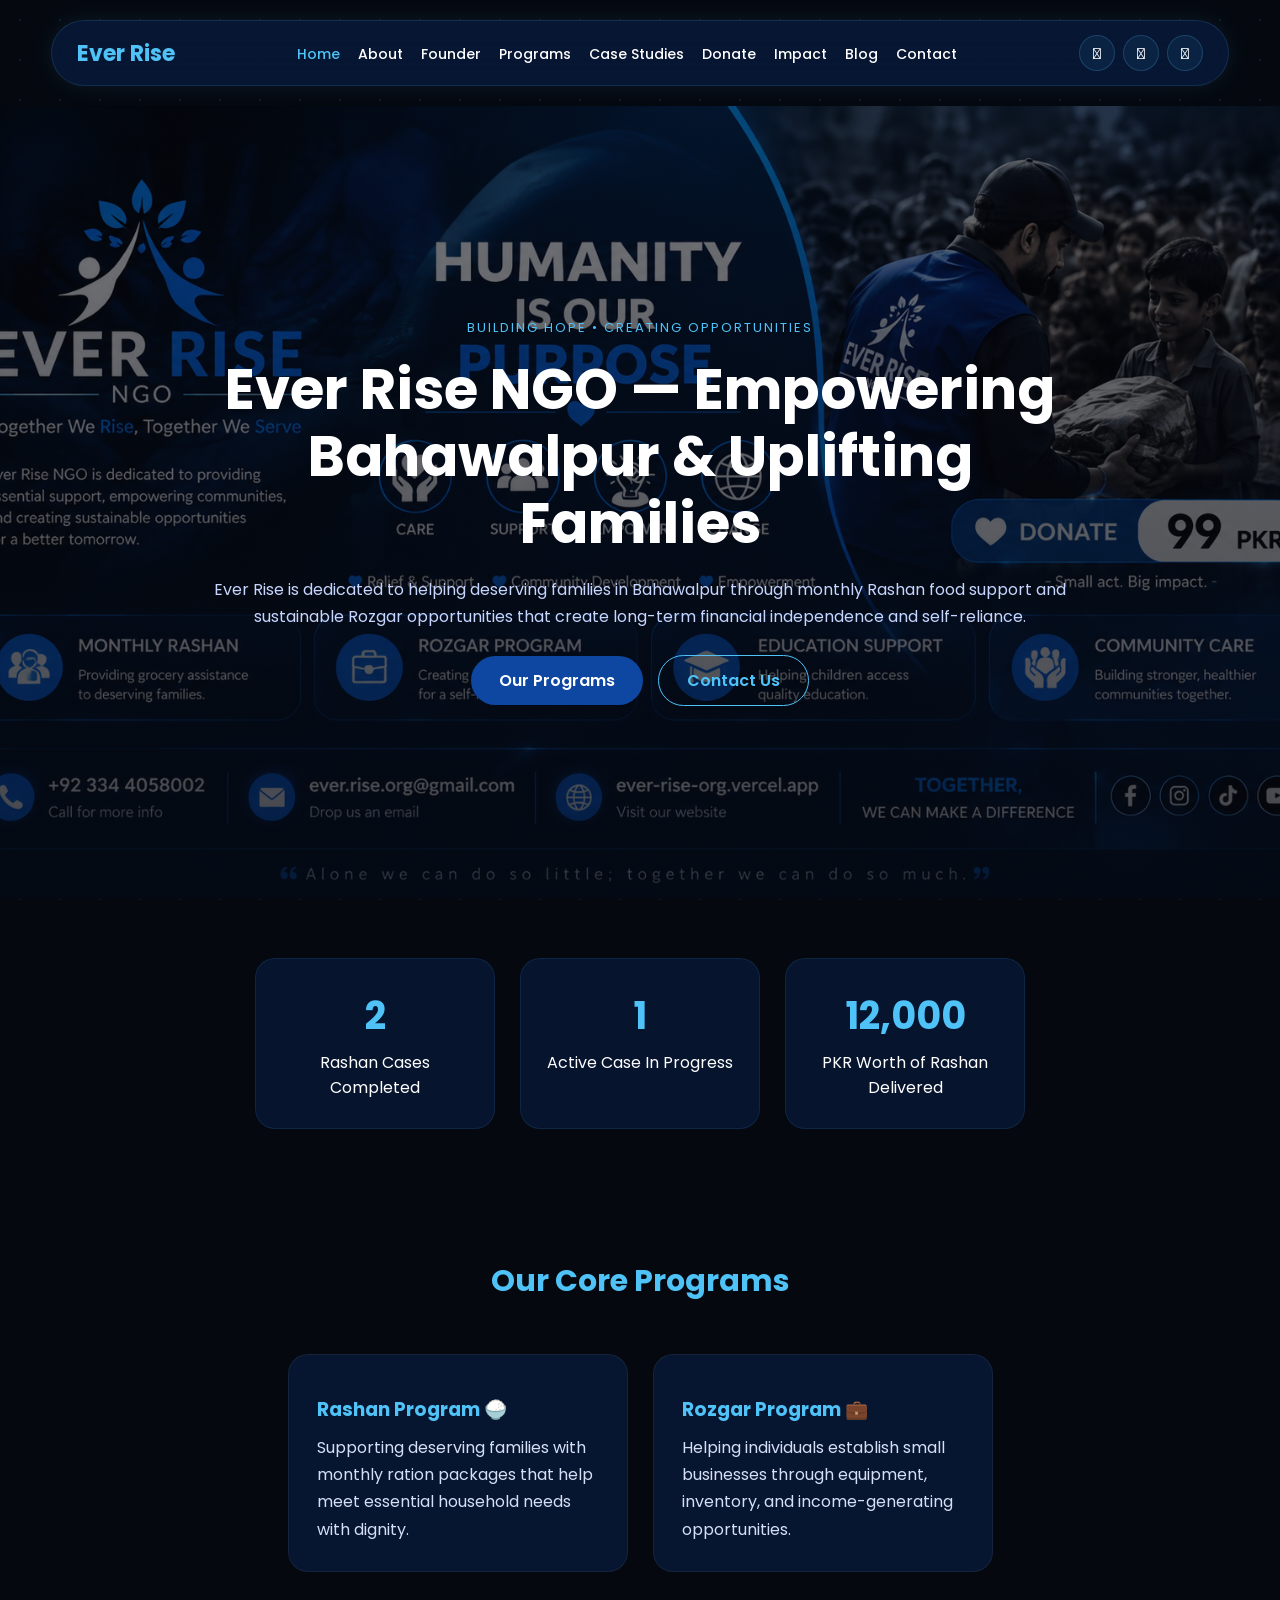
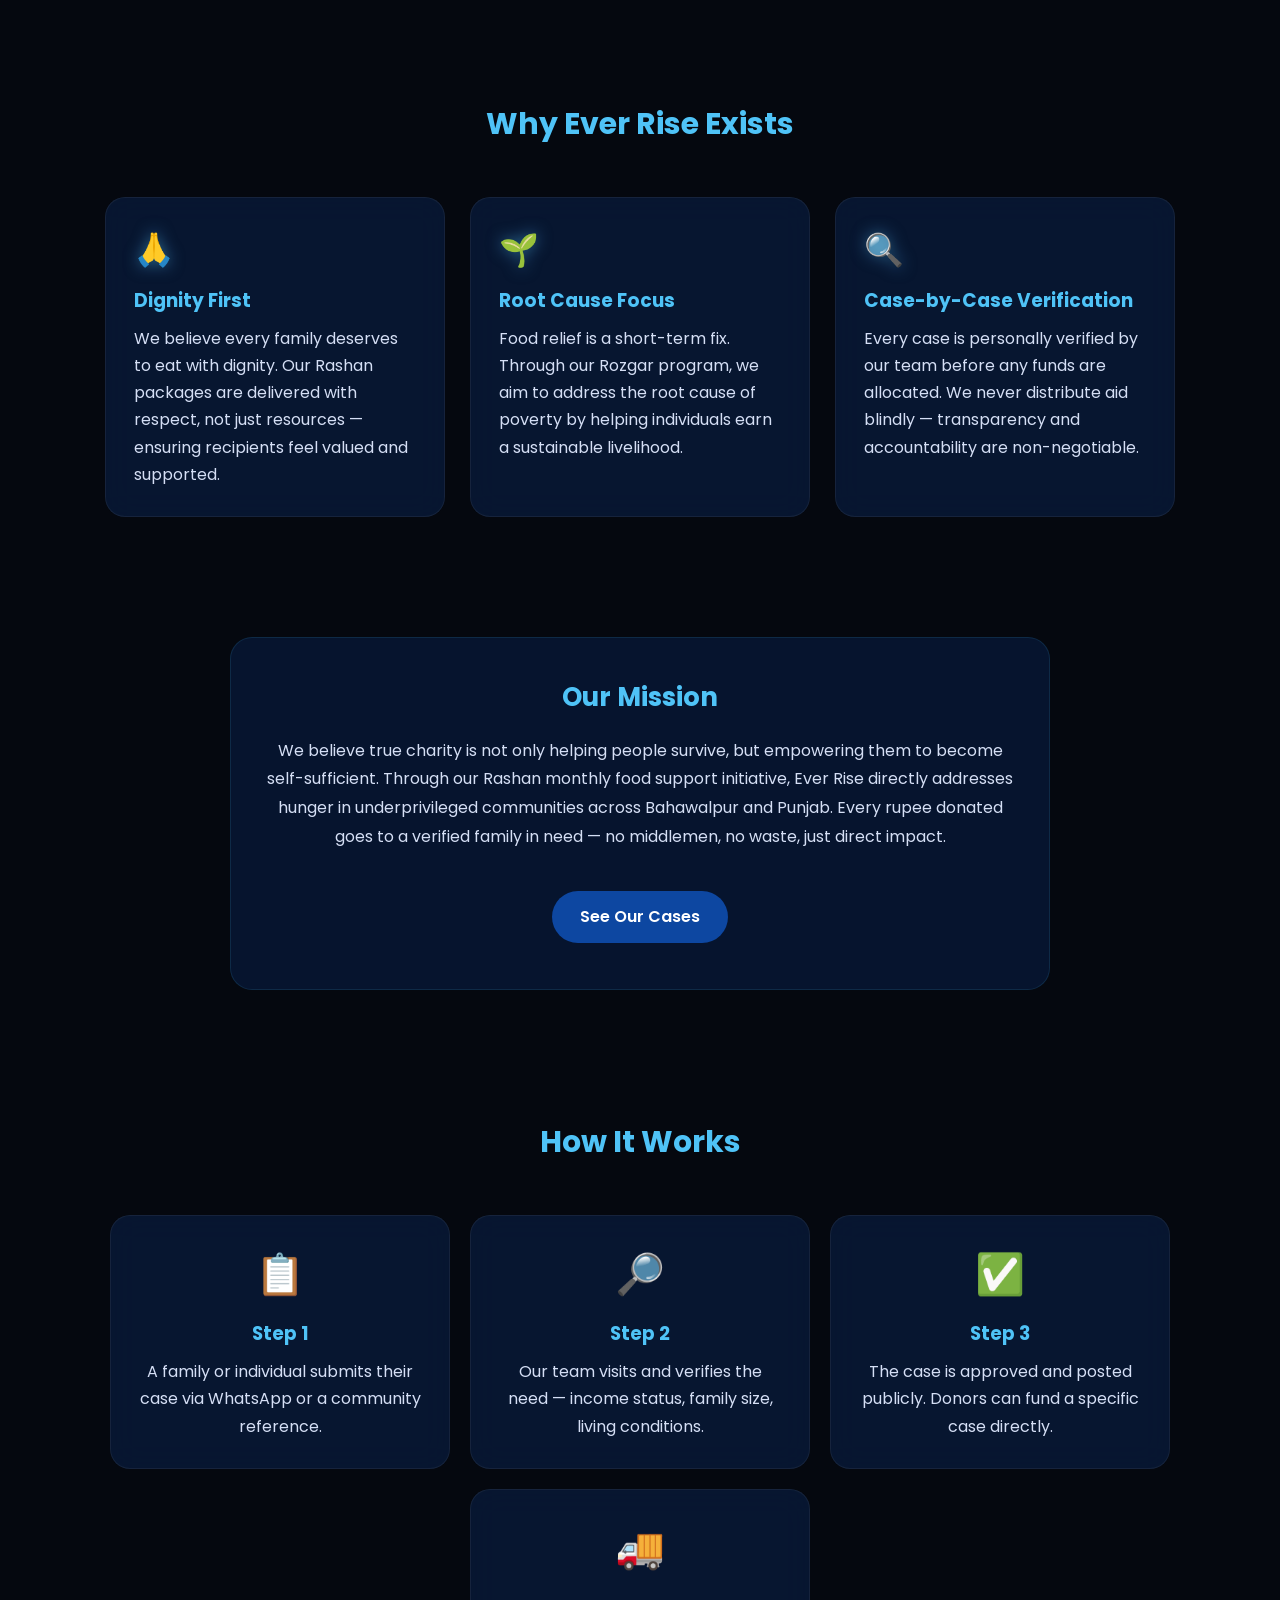
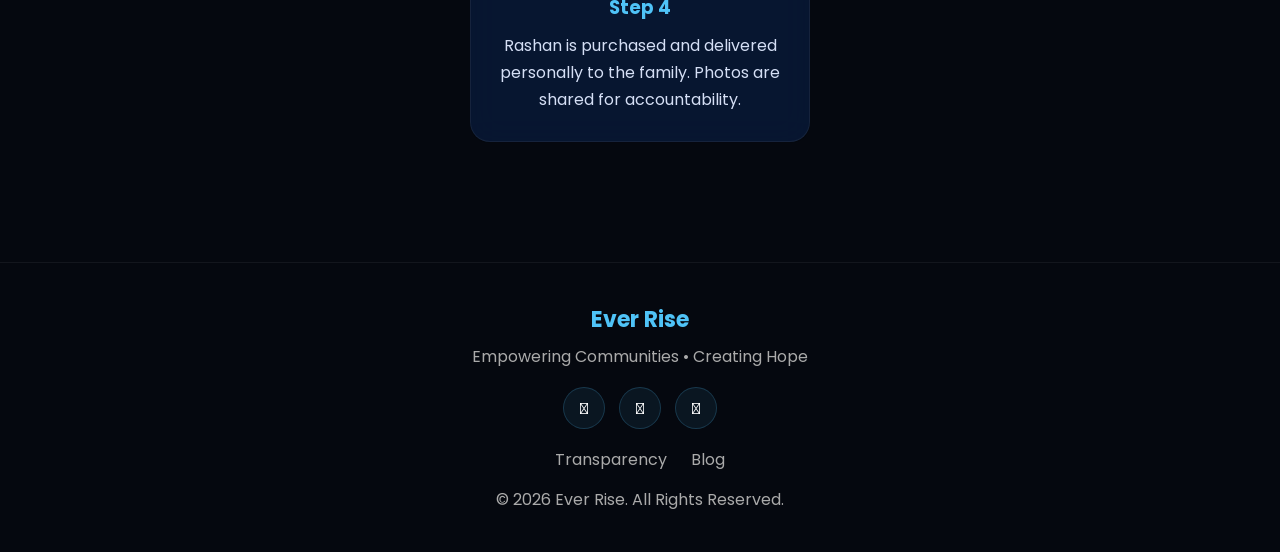
==== commit 1fe24818: "Update index.html" ====
--- a/index.html
+++ b/index.html
@@ -123,7 +123,7 @@
 
     <!-- Hero Section -->
 
-    <section class="hero" style="background: linear-gradient(to bottom, rgba(5,8,15,0.55) 0%, rgba(5,8,15,0.75) 100%), url('hero-bg.jpg') center center / cover no-repeat; min-height: 88vh;">
+    <section class="hero" style="background: linear-gradient(to bottom, rgba(5,8,15,0.55) 0%, rgba(5,8,15,0.75) 100%), url('hero-bg.jpg.png') center center / cover no-repeat; min-height: 88vh;">
 
         <div class="hero-content">
 
--- a/css/style.css
+++ b/css/style.css
@@ -3,992 +3,856 @@
    GLOBAL RESET
 ========================= */
 
-*{
-    margin:0;
-    padding:0;
-    box-sizing:border-box;
-    font-family:'Poppins', sans-serif;
-}
-
-body{
-    background:#05080f;
-    color:#ffffff;
-    overflow-x:hidden;
-}
-
-/* =========================
-   COLORS
-========================= */
-
-:root{
-    --primary:#0d47a1;
-    --secondary:#1e88e5;
-    --dark:#05080f;
-    --card:#081b3d;
-    --glow:#4fc3f7;
+*, *::before, *::after {
+    margin: 0;
+    padding: 0;
+    box-sizing: border-box;
+    font-family: 'Poppins', sans-serif;
+}
+
+body {
+    background: #05080f;
+    color: #ffffff;
+    overflow-x: hidden;
+}
+
+/* =========================
+   CSS VARIABLES
+========================= */
+
+:root {
+    --primary: #0d47a1;
+    --secondary: #1e88e5;
+    --dark: #05080f;
+    --card: #081b3d;
+    --glow: #4fc3f7;
 }
 
 /* =========================
    GLITTER BACKGROUND
 ========================= */
 
-.particles{
-    position:fixed;
-    width:100%;
-    height:100%;
-    top:0;
-    left:0;
-    z-index:-1;
-    overflow:hidden;
+.particles {
+    position: fixed;
+    width: 100%;
+    height: 100%;
+    top: 0;
+    left: 0;
+    z-index: -1;
+    overflow: hidden;
 }
 
 .particles::before,
-.particles::after{
-    content:"";
-    position:absolute;
-    width:200%;
-    height:200%;
-    background:
-    radial-gradient(circle, rgba(79,195,247,0.6) 1px, transparent 1px);
-    background-size:40px 40px;
-    opacity:0.12;
-    animation:moveStars 60s linear infinite;
-}
-
-.particles::after{
-    opacity:0.06;
-    animation-direction:reverse;
-}
-
-@keyframes moveStars{
-    from{
-        transform:translate(0,0);
-    }
-    to{
-        transform:translate(-300px,-300px);
-    }
+.particles::after {
+    content: "";
+    position: absolute;
+    width: 200%;
+    height: 200%;
+    background: radial-gradient(circle, rgba(79,195,247,0.6) 1px, transparent 1px);
+    background-size: 40px 40px;
+    opacity: 0.12;
+    animation: moveStars 60s linear infinite;
+}
+
+.particles::after {
+    opacity: 0.06;
+    animation-direction: reverse;
+}
+
+@keyframes moveStars {
+    from { transform: translate(0, 0); }
+    to   { transform: translate(-300px, -300px); }
 }
 
 /* =========================
    NAVBAR
 ========================= */
 
-nav{
-    width:92%;
-    margin:20px auto;
-    padding:18px 30px;
-
-    display:flex;
-    justify-content:space-between;
-    align-items:center;
-
-    background:rgba(8,27,61,0.75);
-    backdrop-filter:blur(20px);
-
-    border-radius:60px;
-    border:1px solid rgba(79,195,247,0.15);
-
-    box-shadow:0 0 25px rgba(79,195,247,0.10);
-}
-
-.logo{
-    font-size:24px;
-    white-space:normal;
-    font-weight:700;
-    color:var(--glow);
-}
-
-nav ul{
-    display:flex;
-    list-style:none;
-    gap:25px;
-}
-
-nav ul li a{
-    text-decoration:none;
-    color:#ffffff;
-    transition:0.3s;
-    font-weight:500;
+nav {
+    width: 92%;
+    margin: 20px auto;
+    padding: 14px 25px;
+    display: flex;
+    justify-content: space-between;
+    align-items: center;
+    gap: 20px;
+    background: rgba(8,27,61,0.80);
+    backdrop-filter: blur(20px);
+    border-radius: 60px;
+    border: 1px solid rgba(79,195,247,0.15);
+    box-shadow: 0 0 25px rgba(79,195,247,0.10);
+    position: relative;
+    z-index: 1000;
+}
+
+.logo {
+    font-size: 22px;
+    font-weight: 700;
+    color: var(--glow);
+    white-space: nowrap;
+    flex-shrink: 0;
+}
+
+nav ul {
+    display: flex;
+    list-style: none;
+    gap: 18px;
+    flex-wrap: wrap;
+    justify-content: center;
+}
+
+nav ul li a {
+    text-decoration: none;
+    color: #ffffff;
+    font-size: 14px;
+    font-weight: 500;
+    transition: 0.3s;
+    white-space: nowrap;
 }
 
 nav ul li a:hover,
-nav ul li a.active{
-    color:var(--glow);
-}
+nav ul li a.active {
+    color: var(--glow);
+}
+
+/* Social links in nav */
+.nav-right {
+    display: flex;
+    align-items: center;
+    gap: 10px;
+    flex-shrink: 0;
+}
+
+.social-links {
+    display: flex;
+    align-items: center;
+    gap: 8px;
+}
+
+.social-links a {
+    width: 36px;
+    height: 36px;
+    display: flex;
+    align-items: center;
+    justify-content: center;
+    border-radius: 50%;
+    color: #fff;
+    text-decoration: none;
+    font-size: 15px;
+    background: rgba(79,195,247,0.08);
+    border: 1px solid rgba(79,195,247,0.2);
+    transition: 0.3s;
+}
+
+.social-links a:hover {
+    transform: translateY(-3px);
+    color: #4fc3f7;
+    box-shadow: 0 0 12px rgba(79,195,247,0.4);
+}
+
+.fa-instagram:hover { color: #E4405F; }
+.fa-facebook-f:hover { color: #1877F2; }
+.fa-tiktok:hover { color: #25F4EE; }
+
+/* Hamburger menu (hidden on desktop) */
+.hamburger {
+    display: none;
+    flex-direction: column;
+    gap: 5px;
+    cursor: pointer;
+    padding: 4px;
+    background: none;
+    border: none;
+    flex-shrink: 0;
+}
+
+.hamburger span {
+    display: block;
+    width: 24px;
+    height: 2px;
+    background: var(--glow);
+    border-radius: 2px;
+    transition: 0.3s;
+}
+
+.hamburger.open span:nth-child(1) { transform: translateY(7px) rotate(45deg); }
+.hamburger.open span:nth-child(2) { opacity: 0; }
+.hamburger.open span:nth-child(3) { transform: translateY(-7px) rotate(-45deg); }
 
 /* =========================
    HERO
 ========================= */
 
-/* =========================
-   HERO
-========================= */
-
-.hero{
-    min-height:85vh;
-    height:auto;
-    display:flex;
-    align-items:center;
-    justify-content:center;
-    text-align:center;
-    padding:100px 20px 80px;
-    position:relative;
-    z-index:1;
-}
-
-.hero-content{
-    max-width:900px;
-    width:100%;
-    position:relative;
-    z-index:2;
-}
-
-.tagline{
-    display:block;
-    color:var(--glow);
-    font-size:14px;
-    letter-spacing:2px;
-    margin-bottom:20px;
-}
-
-.hero h1{
-    font-size:60px;
-    margin:20px 0;
-    line-height:1.2;
-    animation:glowText 4s infinite alternate;
-}
-
-.hero p{
-    color:#c7d6ff;
-    margin-bottom:25px;
-    line-height:1.7;
-}
-
-.hero-buttons{
-    display:flex;
-    justify-content:center;
-    align-items:center;
-    gap:15px;
-    flex-wrap:wrap;
-}
-
-.hero-content{
-    max-width:800px;
-}
-
-.tagline{
-    color:var(--glow);
-    font-size:14px;
-    letter-spacing:2px;
-}
-
-.hero h1{
-    font-size:60px;
-    margin:20px 0;
-    line-height:1.2;
-    animation:glowText 4s infinite alternate;
-}
-
-.hero p{
-    color:#c7d6ff;
-    margin-bottom:25px;
-}
-
-@keyframes glowText{
-    from{
-        text-shadow:0 0 10px rgba(79,195,247,0.2);
-    }
-    to{
-        text-shadow:0 0 25px rgba(79,195,247,0.6);
-    }
+.hero {
+    min-height: 88vh;
+    height: auto;
+    display: flex;
+    align-items: center;
+    justify-content: center;
+    text-align: center;
+    padding: 100px 20px 80px;
+    position: relative;
+    z-index: 1;
+}
+
+.hero-content {
+    max-width: 860px;
+    width: 100%;
+    position: relative;
+    z-index: 2;
+}
+
+.tagline {
+    display: block;
+    color: var(--glow);
+    font-size: 13px;
+    letter-spacing: 2px;
+    margin-bottom: 18px;
+    text-transform: uppercase;
+}
+
+.hero h1 {
+    font-size: 56px;
+    margin: 18px 0;
+    line-height: 1.2;
+    animation: glowText 4s infinite alternate;
+}
+
+.hero p {
+    color: #c7d6ff;
+    margin-bottom: 25px;
+    line-height: 1.7;
+    font-size: 16px;
+}
+
+.hero-buttons {
+    display: flex;
+    justify-content: center;
+    align-items: center;
+    gap: 15px;
+    flex-wrap: wrap;
+}
+
+@keyframes glowText {
+    from { text-shadow: 0 0 10px rgba(79,195,247,0.2); }
+    to   { text-shadow: 0 0 30px rgba(79,195,247,0.65); }
 }
 
 /* =========================
    BUTTONS
 ========================= */
 
-.btn{
-    display:inline-block;
-    padding:12px 28px;
-    background:var(--primary);
-    color:#fff;
-    border-radius:50px;
-    text-decoration:none;
-    transition:0.4s;
-    position:relative;
-    overflow:hidden;
-}
-
-.btn:hover{
-    background:#1565c0;
-    transform:translateY(-3px);
-}
-
-.btn-outline{
-    background:transparent;
-    border:1px solid var(--glow);
-}
-
-.btn::before{
-    content:"";
-    position:absolute;
-    top:0;
-    left:-120%;
-    width:100%;
-    height:100%;
-    background:linear-gradient(90deg,transparent,rgba(255,255,255,0.3),transparent);
-    transition:0.7s;
-}
-
-.btn:hover::before{
-    left:120%;
-}
+.btn {
+    display: inline-block;
+    padding: 12px 28px;
+    background: var(--primary);
+    color: #fff;
+    border-radius: 50px;
+    text-decoration: none;
+    font-weight: 600;
+    transition: 0.4s;
+    position: relative;
+    overflow: hidden;
+}
+
+.btn:hover {
+    background: #1565c0;
+    transform: translateY(-3px);
+    box-shadow: 0 6px 20px rgba(79,195,247,0.25);
+}
+
+.btn-outline {
+    background: transparent;
+    border: 1.5px solid var(--glow);
+    color: var(--glow);
+}
+
+.btn-outline:hover {
+    background: rgba(79,195,247,0.1);
+}
+
+.btn::before {
+    content: "";
+    position: absolute;
+    top: 0;
+    left: -120%;
+    width: 100%;
+    height: 100%;
+    background: linear-gradient(90deg, transparent, rgba(255,255,255,0.25), transparent);
+    transition: 0.7s;
+}
+
+.btn:hover::before { left: 120%; }
 
 /* =========================
    STATS
 ========================= */
 
-.stats{
-    display:flex;
-    justify-content:center;
-    gap:30px;
-    flex-wrap:wrap;
-    padding:60px 20px;
-}
-
-.stat-card{
-    background:rgba(8,27,61,0.7);
-    border-radius:25px;
-    padding:30px;
-    width:220px;
-    text-align:center;
-    border:1px solid rgba(79,195,247,0.1);
-    transition:0.4s;
-}
-
-.stat-card:hover{
-    transform:translateY(-10px);
-    box-shadow:0 0 30px rgba(79,195,247,0.25);
-}
-
-.stat-card h2{
-    font-size:40px;
-    color:var(--glow);
-}
-
-/* =========================
-   PROGRAMS / CARDS
-========================= */
-
-.program-grid{
-    display:flex;
-    justify-content:center;
-    flex-wrap:wrap;
-    gap:30px;
-    padding:50px 20px;
-}
-
-.card{
-    background:rgba(8,27,61,0.75);
-    backdrop-filter:blur(15px);
-    padding:30px;
-    border-radius:25px;
-    width:320px;
-
-    border:1px solid rgba(255,255,255,0.05);
-
-    transition:0.4s;
-}
-
-.card:hover{
-    transform:translateY(-10px);
-    border-color:rgba(79,195,247,0.4);
-    box-shadow:0 15px 40px rgba(79,195,247,0.2);
-}
-
-.card h3{
-    color:var(--glow);
-    margin-bottom:10px;
-}
-
-.icon{
-    font-size:30px;
-    margin-bottom:10px;
-}
-
-.program-card ul{
-    margin:15px 0;
-    padding-left:18px;
-}
-
-/* =========================
-   SECTIONS
-========================= */
-
-.section-title{
-    text-align:center;
-    font-size:32px;
-    color:var(--glow);
-    margin-top:40px;
-}
-
-.page-hero{
-    text-align:center;
-    padding:80px 20px;
-}
-
-.page-hero h1{
-    font-size:45px;
-    color:var(--glow);
+.stats {
+    display: flex;
+    justify-content: center;
+    gap: 25px;
+    flex-wrap: wrap;
+    padding: 60px 20px;
+}
+
+.stat-card {
+    background: rgba(8,27,61,0.7);
+    border-radius: 20px;
+    padding: 28px 24px;
+    min-width: 180px;
+    flex: 1;
+    max-width: 240px;
+    text-align: center;
+    border: 1px solid rgba(79,195,247,0.1);
+    transition: 0.4s;
+}
+
+.stat-card:hover {
+    transform: translateY(-8px);
+    box-shadow: 0 0 30px rgba(79,195,247,0.25);
+}
+
+.stat-card h2 {
+    font-size: 38px;
+    color: var(--glow);
+    margin-bottom: 6px;
+}
+
+/* =========================
+   PROGRAM GRID / CARDS
+========================= */
+
+.program-section {
+    padding: 20px 0;
+}
+
+.program-grid {
+    display: flex;
+    justify-content: center;
+    flex-wrap: wrap;
+    gap: 25px;
+    padding: 40px 20px;
+}
+
+.card {
+    background: rgba(8,27,61,0.75);
+    backdrop-filter: blur(15px);
+    padding: 28px;
+    border-radius: 20px;
+    width: 100%;
+    max-width: 340px;
+    min-width: 260px;
+    border: 1px solid rgba(255,255,255,0.06);
+    transition: 0.4s;
+}
+
+.card:hover {
+    transform: translateY(-8px);
+    border-color: rgba(79,195,247,0.4);
+    box-shadow: 0 15px 40px rgba(79,195,247,0.2);
+}
+
+.card h3 {
+    color: var(--glow);
+    margin-bottom: 10px;
+}
+
+.card p {
+    line-height: 1.7;
+    color: #d5dff5;
+}
+
+.icon {
+    font-size: 32px;
+    margin-bottom: 12px;
+}
+
+.icon.glow {
+    filter: drop-shadow(0 0 8px rgba(79,195,247,0.5));
+}
+
+.program-card ul {
+    margin: 12px 0;
+    padding-left: 18px;
+    color: #d5dff5;
+    line-height: 1.8;
+}
+
+/* =========================
+   SECTION TITLES
+========================= */
+
+.section-title {
+    width: 100%;
+    text-align: center;
+    font-size: 30px;
+    color: var(--glow);
+    margin: 50px 0 10px;
+    padding: 0 20px;
+}
+
+/* =========================
+   PAGE HERO (sub-pages)
+========================= */
+
+.page-hero {
+    text-align: center;
+    padding: 80px 20px 50px;
+}
+
+.page-hero h1 {
+    font-size: 40px;
+    color: var(--glow);
+    line-height: 1.2;
+    margin-bottom: 14px;
+}
+
+.page-hero p {
+    color: #c7d6ff;
+    max-width: 640px;
+    margin: 0 auto;
+    line-height: 1.7;
 }
 
 /* =========================
    MISSION BOX
 ========================= */
 
-.mission-box{
-    max-width:800px;
-    margin:60px auto;
-    padding:40px;
-    background:rgba(8,27,61,0.7);
-    border-radius:25px;
-    border:1px solid rgba(79,195,247,0.1);
-    text-align:center;
-}
-
-/* =========================
-   CONTACT
-========================= */
-
-.contact-section{
-    display:flex;
-    justify-content:center;
-    gap:30px;
-    flex-wrap:wrap;
-    padding:50px 20px;
-}
-
-.contact-card{
-    width:320px;
-    background:rgba(8,27,61,0.75);
-    padding:30px;
-    border-radius:25px;
-    text-align:center;
-    border:1px solid rgba(255,255,255,0.05);
-}
-
-.contact-link{
-    display:inline-block;
-    margin-top:10px;
-    color:var(--glow);
-    text-decoration:none;
-}
+.mission {
+    padding: 20px;
+}
+
+.mission-box {
+    max-width: 820px;
+    margin: 40px auto;
+    padding: 36px 32px;
+    background: rgba(8,27,61,0.7);
+    border-radius: 22px;
+    border: 1px solid rgba(79,195,247,0.12);
+    text-align: center;
+    line-height: 1.8;
+}
+
+.mission-box h2 {
+    color: var(--glow);
+    font-size: 26px;
+    margin-bottom: 16px;
+}
+
+.mission-box p {
+    color: #d5dff5;
+}
+
+/* =========================
+   CONTACT PAGE
+========================= */
+
+.contact-section {
+    display: flex;
+    justify-content: center;
+    gap: 25px;
+    flex-wrap: wrap;
+    padding: 40px 20px;
+}
+
+.contact-card {
+    width: 100%;
+    max-width: 320px;
+    background: rgba(8,27,61,0.75);
+    padding: 30px;
+    border-radius: 20px;
+    text-align: center;
+    border: 1px solid rgba(79,195,247,0.12);
+}
+
+.contact-card h2 {
+    color: var(--glow);
+    margin-bottom: 10px;
+}
+
+.contact-link {
+    display: inline-block;
+    margin-top: 10px;
+    color: var(--glow);
+    text-decoration: none;
+    font-weight: 500;
+}
+
+/* =========================
+   DONATION PAGE
+========================= */
+
+.donation-grid {
+    display: flex;
+    justify-content: center;
+    flex-wrap: wrap;
+    gap: 25px;
+    padding: 40px 20px 80px;
+}
+
+.donation-card {
+    width: 100%;
+    max-width: 360px;
+    background: rgba(8,27,61,0.75);
+    backdrop-filter: blur(15px);
+    padding: 30px;
+    border-radius: 22px;
+    border: 1px solid rgba(79,195,247,0.15);
+    transition: 0.4s;
+}
+
+.donation-card:hover {
+    transform: translateY(-8px);
+    box-shadow: 0 0 30px rgba(79,195,247,0.25);
+}
+
+.bank-icon {
+    font-size: 40px;
+    margin-bottom: 14px;
+}
+
+.donation-card h2 {
+    color: var(--glow);
+    margin-bottom: 18px;
+}
+
+.donation-card p {
+    margin: 8px 0;
+    color: #dbe7ff;
+}
+
+.copy-box {
+    display: flex;
+    justify-content: space-between;
+    align-items: center;
+    gap: 10px;
+    background: rgba(255,255,255,0.05);
+    padding: 10px 14px;
+    border-radius: 12px;
+    margin-bottom: 12px;
+}
+
+.copy-box span {
+    font-size: 13px;
+    word-break: break-all;
+    flex: 1;
+}
+
+.copy-box button {
+    border: none;
+    background: #1565c0;
+    color: white;
+    padding: 7px 14px;
+    border-radius: 8px;
+    cursor: pointer;
+    font-size: 13px;
+    transition: 0.3s;
+    white-space: nowrap;
+    flex-shrink: 0;
+}
+
+.copy-box button:hover { background: #1e88e5; }
 
 /* =========================
    FOOTER
 ========================= */
 
-footer{
-    text-align:center;
-    padding:40px 20px;
-    margin-top:60px;
-    border-top:1px solid rgba(255,255,255,0.05);
-    color:#aaa;
-}
-
-/* =========================
-   SCROLL ANIMATION
-========================= */
-
-.reveal{
-    opacity:0;
-    transform:translateY(40px);
-    transition:1s ease;
-}
-
-.reveal.active{
-    opacity:1;
-    transform:translateY(0);
-}
-
-.about-section{
-    text-align:center;
-}
-/* =========================
-   RESPONSIVE
-========================= */
-
-@media(max-width:768px){
-
-    nav{
-        width:95%;
-        margin:15px auto;
-        padding:20px 15px;
-
-        display:flex;
-        flex-direction:column;
-
-        align-items:center;
-        justify-content:center;
-
-        gap:18px;
-
-        border-radius:25px;
-    }
-
-    .logo{
-        display:block;
-        white-space:normal;
-        width:100%;
-        text-align:center;
-
-        font-size:32px;
-        line-height:1.1;
-    }
-
-    .social-links{
-        display:flex;
-        justify-content:center;
-        gap:15px;
-
-        width:100%;
-    }
-
-    .social-links a{
-        width:45px;
-        height:45px;
-    }
-
-    .donate-btn{
-        padding:10px 22px;
-        font-size:15px;
-
-        width:auto;
-        min-width:150px;
-
-        text-align:center;
-    }
-
-    nav ul{
-        display:flex;
-        flex-wrap:wrap;
-
-        justify-content:center;
-
-        gap:15px 25px;
-
-        width:100%;
-    }
-
-    nav ul li{
-        list-style:none;
-    }
-}
+footer {
+    text-align: center;
+    padding: 40px 20px;
+    margin-top: 60px;
+    border-top: 1px solid rgba(255,255,255,0.06);
+    color: #aaa;
+}
+
+footer h3 {
+    color: var(--glow);
+    font-size: 22px;
+    margin-bottom: 8px;
+}
+
+.footer-social {
+    display: flex;
+    justify-content: center;
+    gap: 14px;
+    margin: 18px 0;
+}
+
+.footer-social a {
+    width: 42px;
+    height: 42px;
+    display: flex;
+    align-items: center;
+    justify-content: center;
+    border-radius: 50%;
+    color: #fff;
+    text-decoration: none;
+    background: rgba(79,195,247,0.08);
+    border: 1px solid rgba(79,195,247,0.2);
+    font-size: 16px;
+    transition: 0.3s;
+}
+
+.footer-social a:hover {
+    transform: translateY(-4px);
+    color: #4fc3f7;
+    box-shadow: 0 0 15px rgba(79,195,247,0.4);
+}
+
+/* =========================
+   SCROLL REVEAL
+========================= */
+
+.reveal {
+    opacity: 0;
+    transform: translateY(35px);
+    transition: 0.8s ease;
+}
+
+.reveal.active {
+    opacity: 1;
+    transform: translateY(0);
+}
+
+/* =========================
+   ABOUT PAGE
+========================= */
+
+.about-section { text-align: center; }
+
+.vision-mission {
+    display: flex;
+    justify-content: center;
+    align-items: stretch;
+    gap: 25px;
+    padding: 50px 20px;
+    flex-wrap: wrap;
+}
+
+.vision-mission .card {
+    flex: 1;
+    min-width: 280px;
+    max-width: 420px;
+    text-align: left;
+}
+
+.about-content {
+    text-align: center;
+    max-width: 900px;
+    margin: 0 auto;
+    padding: 0 20px;
+}
+
 /* =========================
    FOUNDER PAGE
 ========================= */
 
-.founder-section{
-    max-width:1200px;
-    margin:auto;
-    padding:40px 20px 80px;
-}
-
-.founder-content{
-    display:flex;
-    align-items:center;
-    justify-content:space-between;
-    gap:60px;
-}
-
-.founder-text{
-    flex:1;
-}
-
-.founder-tag{
-    color:var(--glow);
-    letter-spacing:2px;
-    font-size:14px;
-}
-
-.founder-text h2{
-    font-size:42px;
-    margin:15px 0 25px;
-}
-
-.founder-text p{
-    color:#d5dff5;
-    margin-bottom:18px;
-    line-height:1.9;
-}
-
-.founder-signature{
-    margin-top:30px;
-    color:var(--glow);
-    font-weight:600;
-    font-size:18px;
-}
-
-.founder-image{
-    flex:1;
-    display:flex;
-    justify-content:center;
-}
-
-.founder-image img{
-    width:100%;
-    max-width:420px;
-
-    border-radius:35px;
-
-    border:2px solid rgba(79,195,247,.3);
-
-    box-shadow:
-    0 0 25px rgba(79,195,247,.15),
-    0 0 60px rgba(79,195,247,.08);
-
-    transition:.4s;
-}
-
-.founder-image img:hover{
-    transform:translateY(-10px);
-
-    box-shadow:
-    0 0 35px rgba(79,195,247,.25),
-    0 0 90px rgba(79,195,247,.12);
-}
-
-@media(max-width:900px){
-
-    .founder-content{
-        flex-direction:column-reverse;
-        text-align:center;
-    }
-
-    .founder-text h2{
-        font-size:32px;
-    }
-
-    .founder-image img{
-        max-width:320px;
-    }
-}
-
-/* =========================
-   ABOUT PAGE FIX (VISION / MISSION)
-========================= */
-
-.vision-mission{
-    display:flex;
-    justify-content:center;
-    align-items:stretch;
-    gap:30px;
-
-    padding:60px 20px;
-    flex-wrap:wrap;
-}
-
-/* Make both cards equal + structured */
-.vision-mission .card{
-    flex:1;
-    min-width:320px;
-    max-width:420px;
-    text-align:left;
-}
-
-/* Center section heading properly */
-.section-title{
-    width:100%;
-    text-align:center;
-    margin:60px 0 20px;
-}
-
-.about-content{
-    text-align:center;
-    max-width:1000px;
-    margin:0 auto;
-}
-
-.about-content h2,
-.about-content p{
-    text-align:center;
-}
-
-/* =========================
-   SOCIAL LINKS
-========================= */
-
-.social-links{
-    display:flex;
-    gap:15px;
-    align-items:center;
-}
-
-.social-links a,
-.footer-social a{
-
-    width:42px;
-    height:42px;
-
-    display:flex;
-    align-items:center;
-    justify-content:center;
-
-    border-radius:50%;
-
-    color:#fff;
-    text-decoration:none;
-
-    background:rgba(79,195,247,.08);
-
-    border:1px solid rgba(79,195,247,.2);
-
-    transition:.35s;
-}
-
-.social-links a:hover,
-.footer-social a:hover{
-
-    transform:translateY(-4px);
-
-    color:#4fc3f7;
-
-    box-shadow:
-    0 0 15px rgba(79,195,247,.4),
-    0 0 30px rgba(79,195,247,.2);
-}
-
-.footer-social{
-
-    display:flex;
-    justify-content:center;
-    gap:15px;
-
-    margin:20px 0;
-}
-/* NAV LEFT SIDE */
-
-.nav-left{
-    display:flex;
-    align-items:center;
-    gap:20px;
-}
-
-/* SMALLER HEADER ICONS */
-
-.social-links{
-    display:flex;
-    gap:10px;
-}
-
-.social-links a{
-
-    width:38px;
-    height:38px;
-
-    display:flex;
-    align-items:center;
-    justify-content:center;
-
-    border-radius:50%;
-
-    color:white;
-    text-decoration:none;
-
-    background:rgba(79,195,247,.08);
-
-    border:1px solid rgba(79,195,247,.2);
-
-    transition:.3s;
-}
-
-.social-links a:hover{
-
-    color:#4fc3f7;
-
-    transform:translateY(-2px);
-
-    box-shadow:
-    0 0 12px rgba(79,195,247,.4);
-}
-.social-links a{
-    color:white;
-    font-size:24px;
-    margin:0 12px;
-    transition:0.3s;
-}
-
-.social-links a:hover{
-    transform:translateY(-5px);
-}
-
-.fa-instagram:hover{
-    color:#E4405F;
-}
-
-.fa-facebook-f:hover{
-    color:#1877F2;
-}
-
-.fa-tiktok:hover{
-    color:#25F4EE;
-}
-
-.donate-btn{
-    background:linear-gradient(135deg,#0d47a1,#1565c0);
-
-    color:white;
-    text-decoration:none;
-
-    padding:12px 28px;
-
-    border-radius:50px;
-
-    font-weight:600;
-
-    transition:.3s;
-
-    border:1px solid rgba(79,195,247,.3);
-
-    box-shadow:0 0 15px rgba(79,195,247,.15);
-}
-
-.donate-btn:hover{
-    transform:translateY(-3px);
-
-    box-shadow:
-    0 0 20px rgba(79,195,247,.4),
-    0 0 40px rgba(79,195,247,.15);
-
-    background:linear-gradient(135deg,#1565c0,#1e88e5);
-}
-.donation-section{
-    display:flex;
-    justify-content:center;
-    padding:40px 20px;
-}
-
-.donation-card{
-    background:rgba(8,27,61,.75);
-
-    padding:30px;
-
-    border-radius:25px;
-
-    text-align:center;
-
-    border:1px solid rgba(79,195,247,.15);
-
-    max-width:700px;
-}
-
-.bank-image{
-    width:100%;
-    border-radius:15px;
-    margin:20px 0;
-}
-
-/* =========================
-   DONATION PAGE
-========================= */
-
-.donation-grid{
-    display:flex;
-    justify-content:center;
-    flex-wrap:wrap;
-    gap:30px;
-    padding:40px 20px 80px;
-}
-
-.donation-card{
-    width:350px;
-
-    background:rgba(8,27,61,.75);
-
-    backdrop-filter:blur(15px);
-
-    padding:30px;
-
-    border-radius:25px;
-
-    border:1px solid rgba(79,195,247,.15);
-
-    transition:.4s;
-}
-
-.donation-card:hover{
-    transform:translateY(-10px);
-
-    box-shadow:
-    0 0 30px rgba(79,195,247,.25);
-}
-
-.bank-icon{
-    font-size:42px;
-    margin-bottom:15px;
-}
-
-.donation-card h2{
-    color:var(--glow);
-    margin-bottom:20px;
-}
-
-.donation-card p{
-    margin:10px 0;
-    color:#dbe7ff;
-}
-
-.copy-box{
-    display:flex;
-    justify-content:space-between;
-    align-items:center;
-
-    background:rgba(255,255,255,.05);
-
-    padding:12px 15px;
-
-    border-radius:15px;
-
-    margin-bottom:15px;
-}
-
-.copy-box span{
-    font-size:14px;
-    word-break:break-all;
-}
-
-.copy-box button{
-    border:none;
-
-    background:#1565c0;
-
-    color:white;
-
-    padding:8px 14px;
-
-    border-radius:10px;
-
-    cursor:pointer;
-
-    transition:.3s;
-}
-
-.copy-box button:hover{
-    background:#1e88e5;
-}
-@media(max-width:768px){
-
-    nav{
-        flex-direction:column;
-        align-items:center;
-        gap:20px;
-        padding:20px;
-    }
-
-    .nav-left{
-        width:100%;
-
-        display:flex;
-        flex-direction:column;
-
-        align-items:center;
-        justify-content:center;
-
-        gap:18px;
-    }
-
-    .logo{
-        display:block;
-        width:100%;
-
-        text-align:center;
-
-        font-size:30px;
-        line-height:1.1;
-    }
-
-    .social-links{
-        display:flex;
-        justify-content:center;
-        gap:15px;
-
-        width:100%;
-    }
-
-    .donate-btn{
-        padding:10px 20px;
-        font-size:15px;
-
-        min-width:150px;
-        text-align:center;
-    }
-
-    nav ul{
-        width:100%;
-
-        display:flex;
-        flex-wrap:wrap;
-
-        justify-content:center;
-
-        gap:15px 25px;
-    }
-}
-
-/* =========================
-   CENTER DONATE BUTTON
-========================= */
-
-nav {
-    position: relative;
-}
-
-.donate-btn {
-    position: absolute;
-    left: 50%;
-    transform: translateX(-50%);
-    z-index: 10;
-}
-
-/* Keep hover animation working */
-.donate-btn:hover {
-    transform: translateX(-50%) translateY(-3px);
-}
-
-/* =========================
-   MOBILE NAVBAR
+.founder-section {
+    max-width: 1200px;
+    margin: auto;
+    padding: 40px 20px 80px;
+}
+
+.founder-content {
+    display: flex;
+    align-items: center;
+    justify-content: space-between;
+    gap: 50px;
+}
+
+.founder-text { flex: 1; }
+
+.founder-tag {
+    color: var(--glow);
+    letter-spacing: 2px;
+    font-size: 13px;
+}
+
+.founder-text h2 {
+    font-size: 40px;
+    margin: 14px 0 22px;
+}
+
+.founder-text p {
+    color: #d5dff5;
+    margin-bottom: 16px;
+    line-height: 1.9;
+}
+
+.founder-signature {
+    margin-top: 28px;
+    color: var(--glow);
+    font-weight: 600;
+    font-size: 17px;
+}
+
+.founder-image {
+    flex: 1;
+    display: flex;
+    justify-content: center;
+}
+
+.founder-image img {
+    width: 100%;
+    max-width: 400px;
+    border-radius: 30px;
+    border: 2px solid rgba(79,195,247,0.3);
+    box-shadow: 0 0 25px rgba(79,195,247,0.15);
+    transition: 0.4s;
+}
+
+.founder-image img:hover {
+    transform: translateY(-8px);
+    box-shadow: 0 0 40px rgba(79,195,247,0.25);
+}
+
+/* =========================
+   RESPONSIVE — TABLET (≤900px)
+========================= */
+
+@media (max-width: 900px) {
+
+    .founder-content {
+        flex-direction: column-reverse;
+        text-align: center;
+    }
+
+    .founder-text h2 { font-size: 30px; }
+
+    .founder-image img { max-width: 300px; }
+
+}
+
+/* =========================
+   RESPONSIVE — MOBILE (≤768px)
 ========================= */
 
 @media (max-width: 768px) {
 
-    .donate-btn {
-        position: static;
-        transform: none;
-    }
-
-    .donate-btn:hover {
-        transform: translateY(-3px);
-    }
-
-}
-@media(max-width:768px){
-
-    .hero{
-        min-height:auto;
-        padding:80px 20px 70px;
-    }
-
-    .hero h1{
-        font-size:40px;
-        line-height:1.2;
-    }
-
-    .tagline{
-        font-size:13px;
-    }
-
-    .hero p{
-        font-size:14px;
-    }
-
-}
+    /* --- NAVBAR --- */
+    nav {
+        width: 94%;
+        margin: 12px auto;
+        padding: 14px 18px;
+        border-radius: 22px;
+        flex-wrap: wrap;
+    }
+
+    .hamburger { display: flex; }
+
+    nav ul {
+        display: none;
+        width: 100%;
+        flex-direction: column;
+        align-items: center;
+        gap: 14px;
+        padding: 10px 0 5px;
+    }
+
+    nav ul.open { display: flex; }
+
+    nav ul li a { font-size: 15px; }
+
+    .nav-right {
+        gap: 8px;
+    }
+
+    /* --- HERO --- */
+    .hero {
+        min-height: auto;
+        padding: 80px 20px 60px;
+    }
+
+    .hero h1 {
+        font-size: 32px;
+    }
+
+    .hero p { font-size: 14px; }
+
+    .tagline { font-size: 11px; letter-spacing: 1.5px; }
+
+    /* --- PAGE HERO --- */
+    .page-hero {
+        padding: 60px 20px 35px;
+    }
+
+    .page-hero h1 {
+        font-size: 28px;
+    }
+
+    /* --- SECTION TITLES --- */
+    .section-title { font-size: 24px; margin: 35px 0 5px; }
+
+    /* --- STATS --- */
+    .stat-card {
+        min-width: 140px;
+        max-width: none;
+        flex: 1;
+        padding: 22px 16px;
+    }
+
+    .stat-card h2 { font-size: 30px; }
+
+    /* --- CARDS --- */
+    .card {
+        max-width: 100%;
+        min-width: auto;
+        width: 100%;
+    }
+
+    .program-grid { gap: 16px; padding: 20px 16px; }
+
+    /* --- MISSION BOX --- */
+    .mission-box {
+        padding: 24px 18px;
+        margin: 20px auto;
+    }
+
+    .mission-box h2 { font-size: 20px; }
+
+    /* --- CONTACT / DONATION --- */
+    .contact-card,
+    .donation-card {
+        max-width: 100%;
+    }
+
+    .donation-grid,
+    .contact-section { gap: 16px; padding: 20px 16px 50px; }
+
+    /* --- COPY BOX --- */
+    .copy-box {
+        flex-direction: column;
+        align-items: flex-start;
+    }
+
+    .copy-box button { width: 100%; }
+
+    /* --- FOOTER --- */
+    footer { padding: 30px 16px; margin-top: 40px; }
+
+}
+
+/* =========================
+   RESPONSIVE — SMALL (≤480px)
+========================= */
+
+@media (max-width: 480px) {
+
+    .hero h1 { font-size: 26px; }
+
+    .page-hero h1 { font-size: 24px; }
+
+    .section-title { font-size: 20px; }
+
+    .btn { padding: 10px 22px; font-size: 14px; }
+
+    .logo { font-size: 18px; }
+
+    .stats { gap: 12px; padding: 40px 12px; }
+
+    .stat-card { padding: 18px 12px; }
+
+    .stat-card h2 { font-size: 26px; }
+
+}
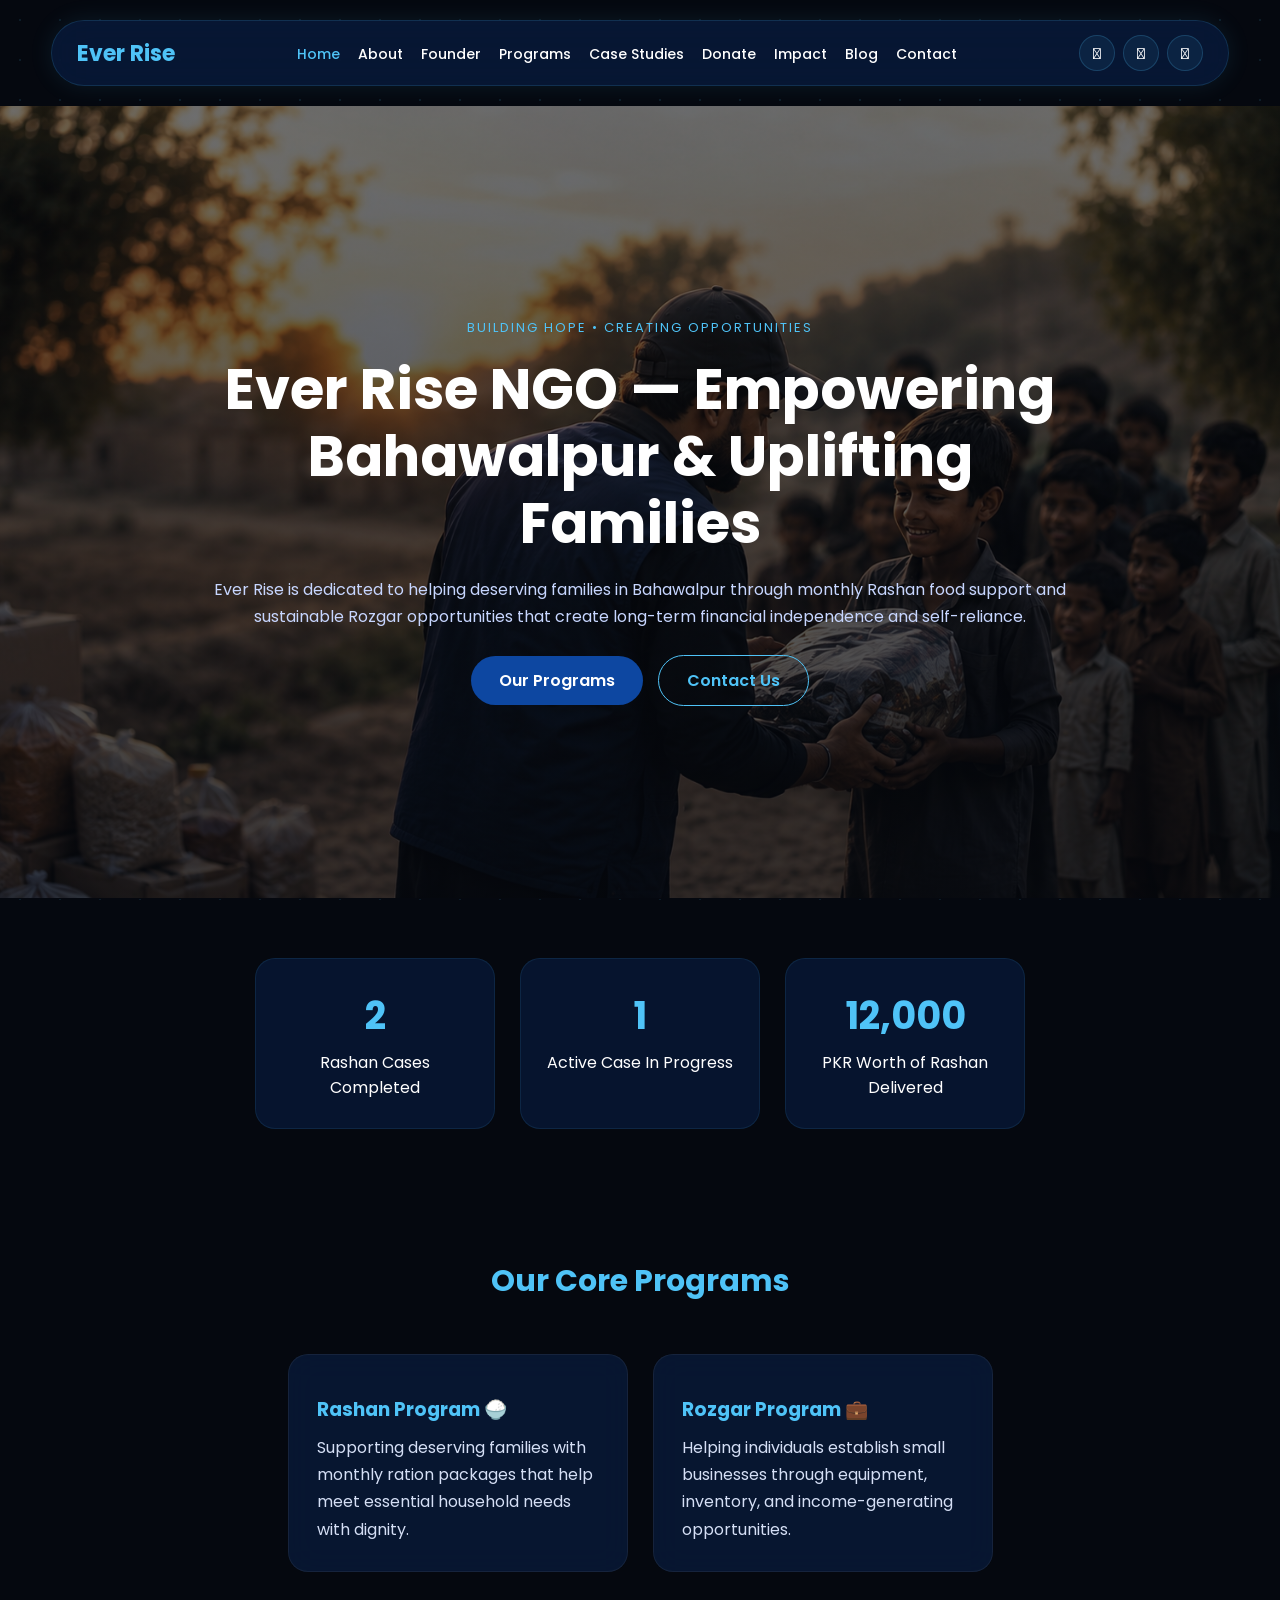
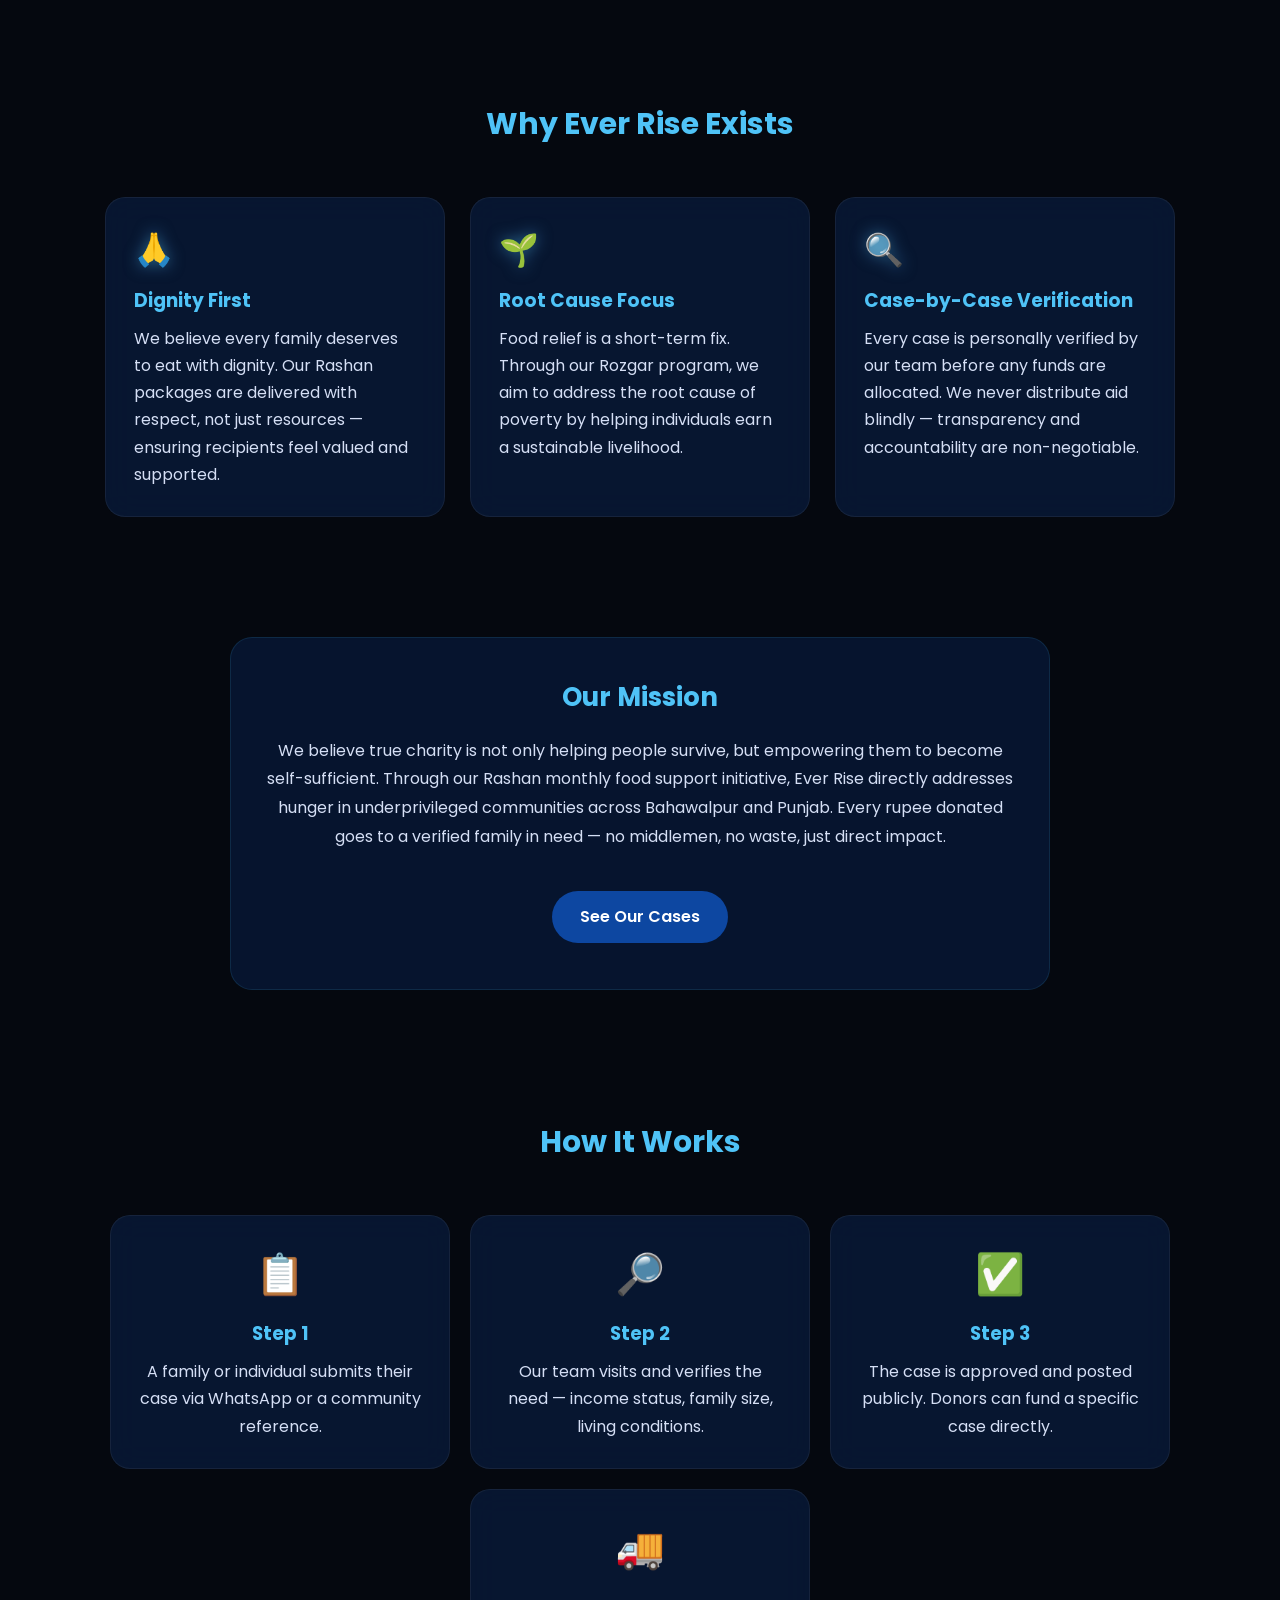
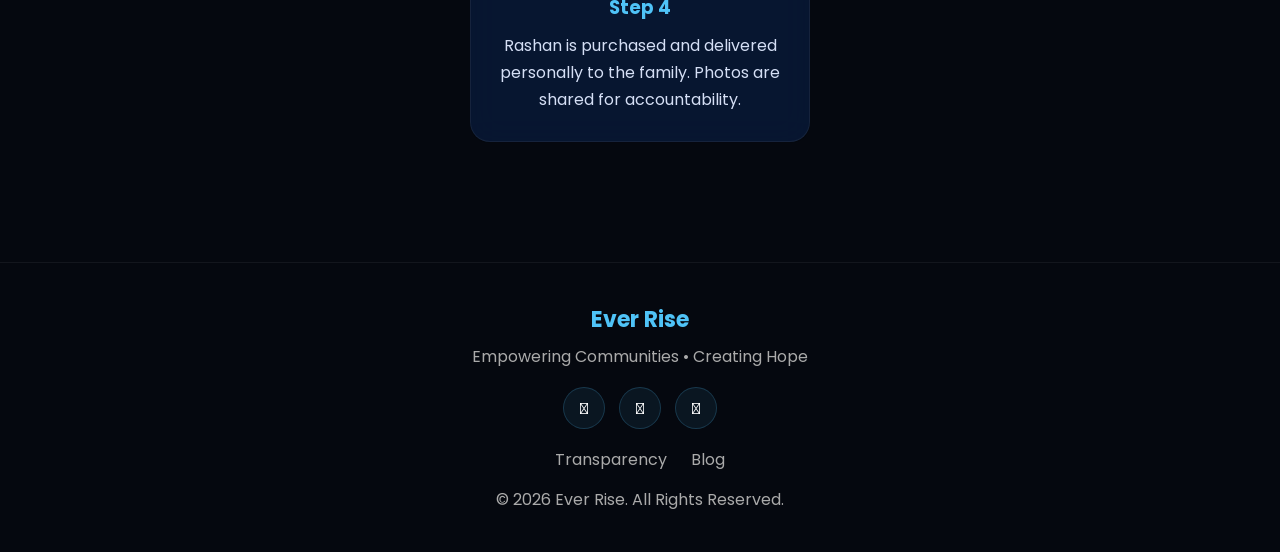
==== commit 4b778408: "Update index.html" ====
--- a/index.html
+++ b/index.html
@@ -9,21 +9,21 @@
     <meta name="description"
         content="Ever Rise is a community NGO in Bahawalpur dedicated to poverty alleviation, hunger relief & Rozgar livelihood support. Donate to transform needy families.">
     <meta name="robots" content="index, follow">
-    <link rel="canonical" href="https://everrise.org.pk/">
+    <link rel="canonical" href="https://ever-rise-org.vercel.app/">
 
     <!-- Open Graph Tags -->
     <meta property="og:title" content="Ever Rise NGO – Empowering Bahawalpur Families">
     <meta property="og:description"
         content="Ever Rise NGO is dedicated to hunger relief through Rashan drives and sustainable Rozgar small business setups in Bahawalpur.">
-    <meta property="og:url" content="https://everrise.org.pk/">
+    <meta property="og:url" content="https://ever-rise-org.vercel.app/">
     <meta property="og:type" content="website">
-    <meta property="og:image" content="https://everrise.org.pk/ever.rise.jpeg">
+    <meta property="og:image" content="https://ever-rise-org.vercel.app/ever.rise.jpeg">
 
     <!-- Twitter Card -->
     <meta name="twitter:card" content="summary_large_image">
     <meta name="twitter:title" content="Ever Rise NGO – Empowering Bahawalpur Families">
     <meta name="twitter:description" content="Ever Rise NGO is dedicated to hunger relief through Rashan drives and sustainable Rozgar small business setups in Bahawalpur.">
-    <meta name="twitter:image" content="https://everrise.org.pk/ever.rise.jpeg">
+    <meta name="twitter:image" content="https://ever-rise-org.vercel.app/ever.rise.jpeg">
 
     <!-- Structured Data (JSON-LD) for NGO / Organization -->
     <script type="application/ld+json">
@@ -31,8 +31,8 @@
       "@context": "https://schema.org",
       "@type": "NGO",
       "name": "Ever Rise",
-      "url": "https://everrise.org.pk/",
-      "logo": "https://everrise.org.pk/ever.rise.jpeg",
+      "url": "https://ever-rise-org.vercel.app/",
+      "logo": "https://ever-rise-org.vercel.app/ever.rise.jpeg",
       "description": "Ever Rise is a nonprofit based in Bahawalpur, Pakistan, supporting underprivileged families through sustainable community development, education, and hunger relief programs.",
       "address": {
         "@type": "PostalAddress",
@@ -41,7 +41,7 @@
         "addressCountry": "Pakistan"
       },
       "telephone": "+92-300-0000000",
-      "email": "info@everrise.org.pk",
+      "email": "info@ever-rise-org.vercel.app",
       "sameAs": [
         "https://www.instagram.com/ever.rise.1187/",
         "https://www.facebook.com/profile.php?id=61590970520657",
@@ -56,7 +56,7 @@
       "@context": "https://schema.org",
       "@type": "WebSite",
       "name": "Ever Rise",
-      "url": "https://everrise.org.pk/"
+      "url": "https://ever-rise-org.vercel.app/"
     }
     </script>
 
--- a/css/style.css
+++ b/css/style.css
@@ -153,7 +153,6 @@
 .fa-instagram:hover { color: #E4405F; }
 .fa-facebook-f:hover { color: #1877F2; }
 .fa-tiktok:hover { color: #25F4EE; }
-
 /* Hamburger menu (hidden on desktop) */
 .hamburger {
     display: none;
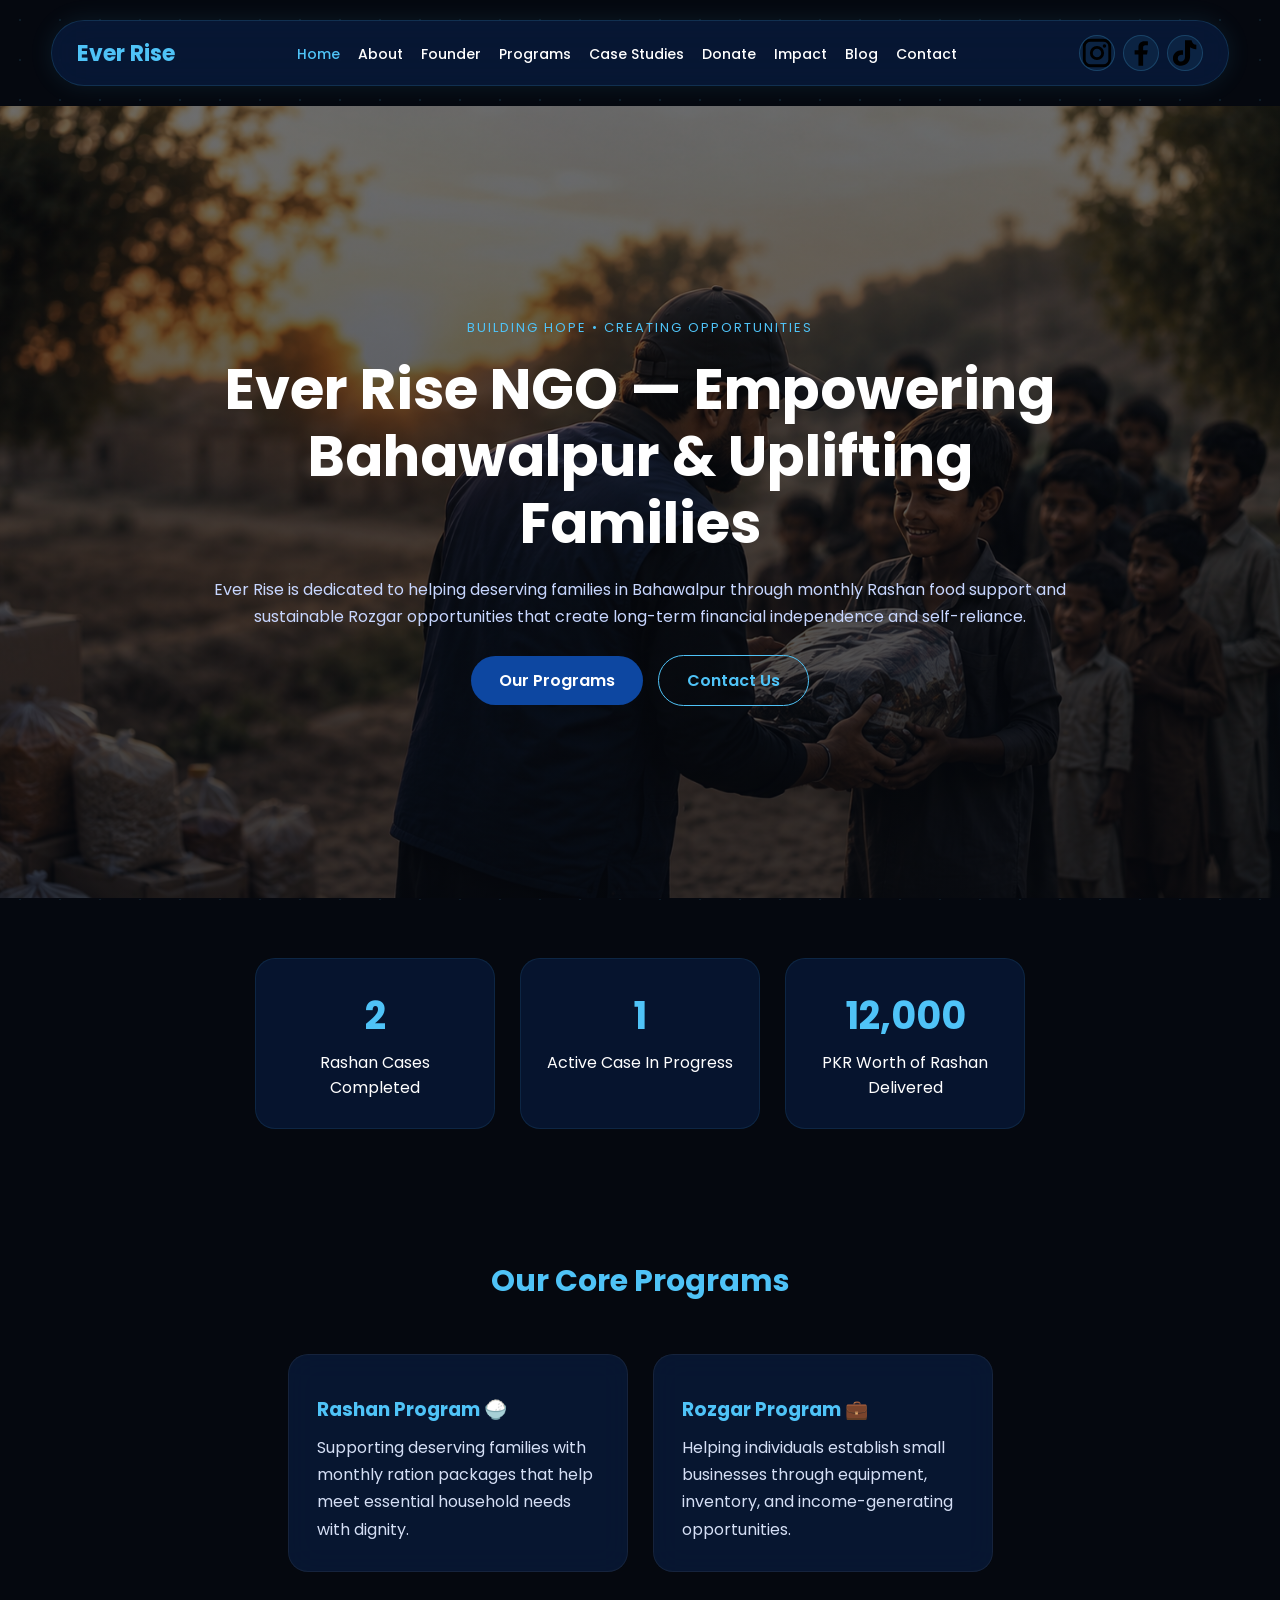
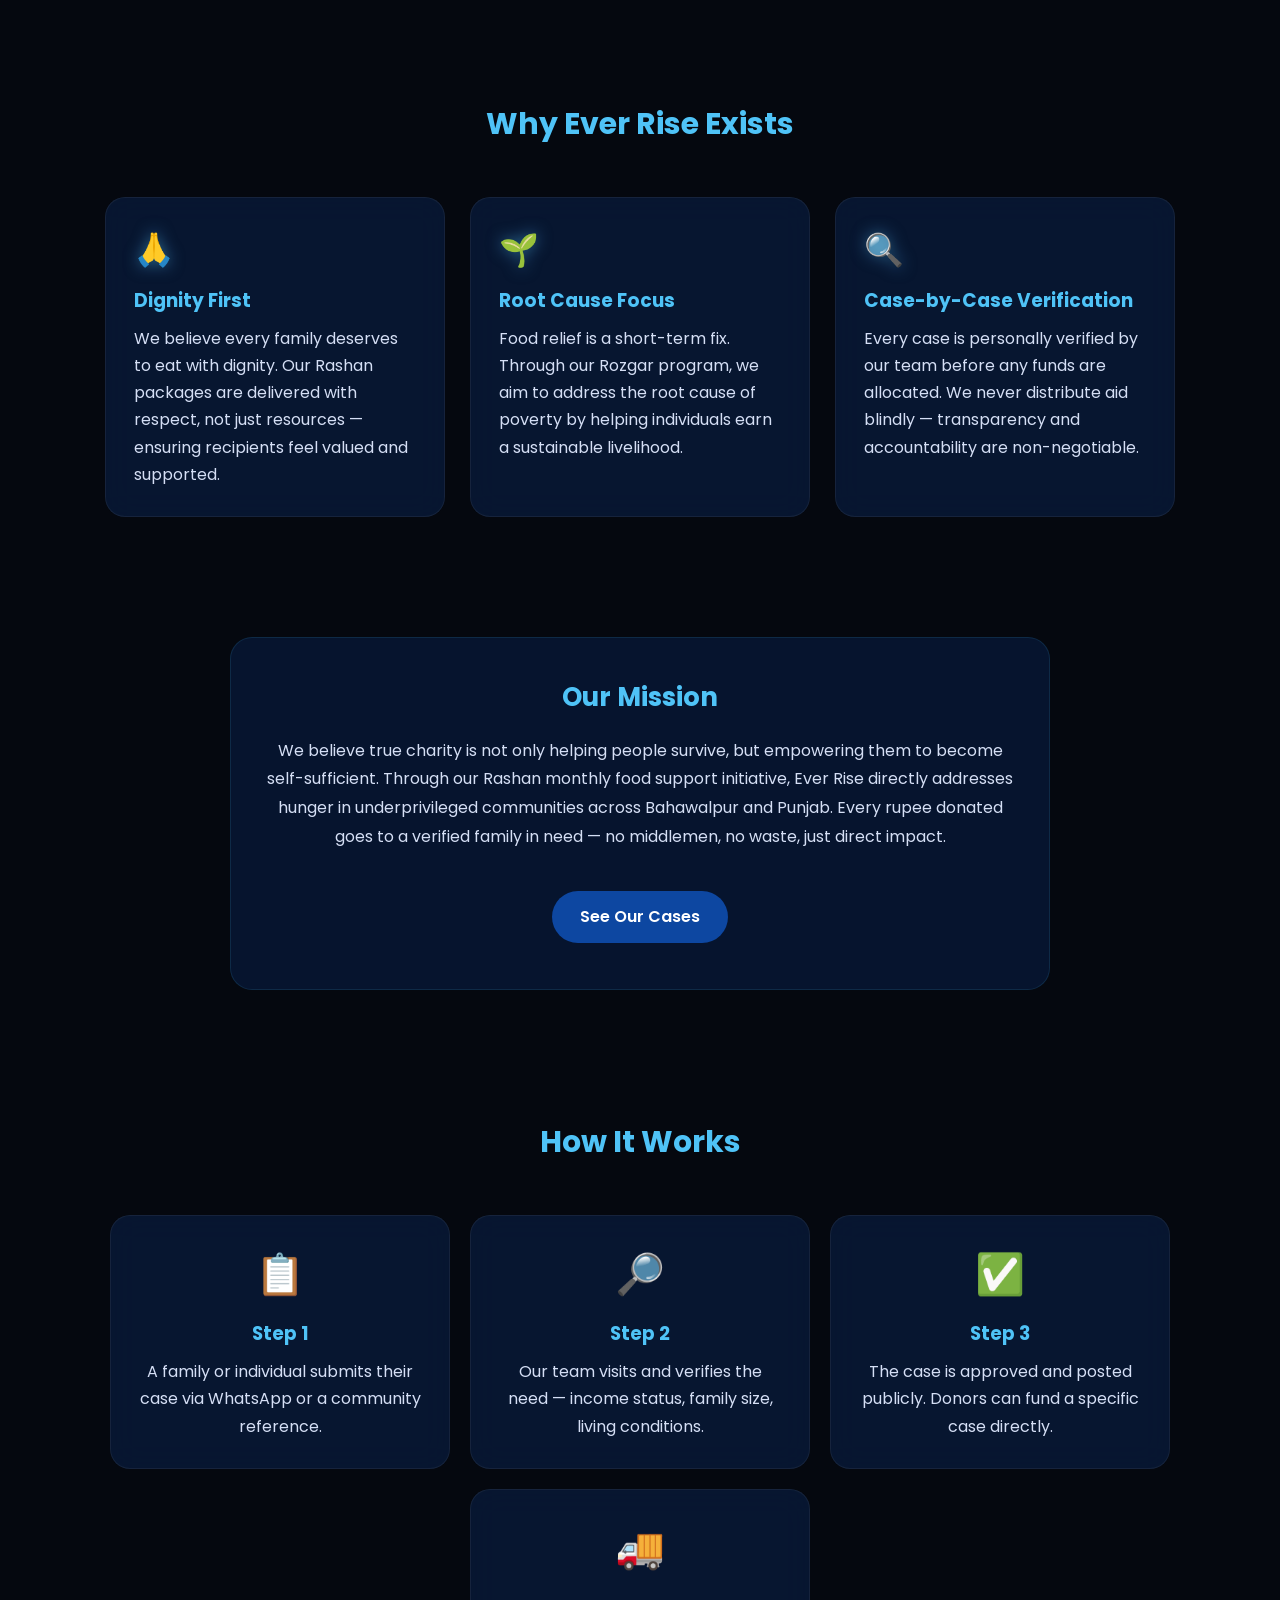
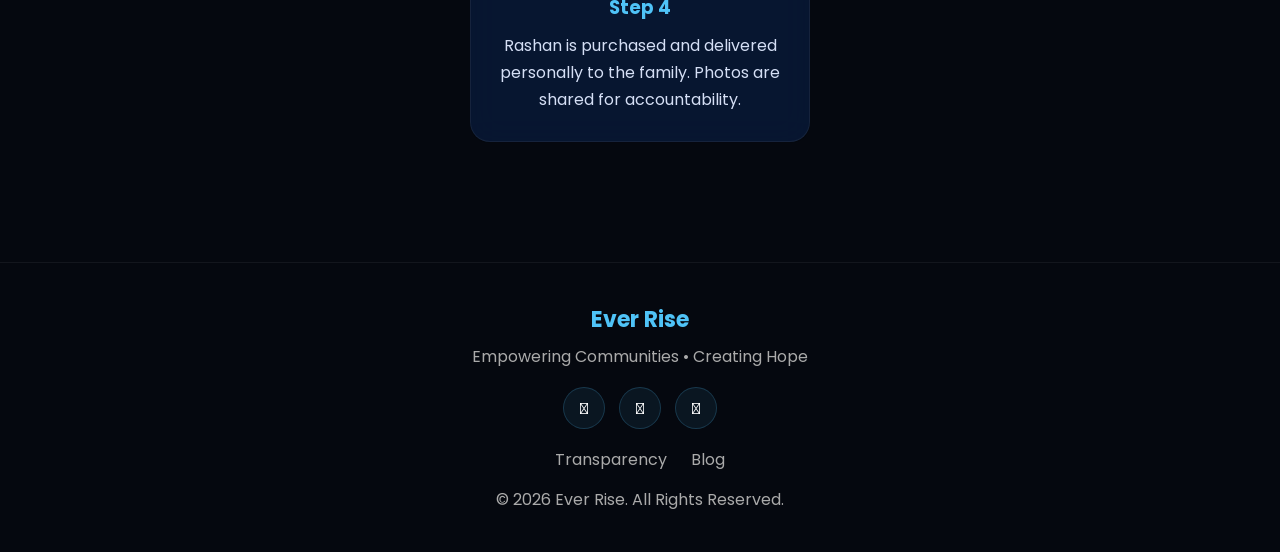
==== commit de639f29: "Update index.html" ====
--- a/index.html
+++ b/index.html
@@ -10,6 +10,10 @@
         content="Ever Rise is a community NGO in Bahawalpur dedicated to poverty alleviation, hunger relief & Rozgar livelihood support. Donate to transform needy families.">
     <meta name="robots" content="index, follow">
     <link rel="canonical" href="https://ever-rise-org.vercel.app/">
+
+     <!-- Font Awesome -->
+    <link rel="stylesheet"
+        href="https://cdnjs.cloudflare.com/ajax/libs/font-awesome/6.5.2/css/all.min.css">
 
     <!-- Open Graph Tags -->
     <meta property="og:title" content="Ever Rise NGO – Empowering Bahawalpur Families">
@@ -98,26 +102,35 @@
             <li><a href="blog.html">Blog</a></li>
             <li><a href="contact.html">Contact</a></li>
         </ul>
-        <div class="nav-right" style="display:flex; align-items:center; gap:20px;">
-            <div class="social-links">
-
-                <a href="https://www.instagram.com/ever.rise.1187/" target="_blank" rel="noopener noreferrer"
-                    aria-label="Follow Ever Rise NGO on Instagram">
-                    <i class="fab fa-instagram"></i>
-                </a>
-
-                <a href="https://www.facebook.com/profile.php?id=61590970520657" target="_blank"
-                    rel="noopener noreferrer" aria-label="Follow Ever Rise NGO on Facebook">
-                    <i class="fab fa-facebook-f"></i>
-                </a>
-
-                <a href="https://www.tiktok.com/@ever.rise.1187?_r=1&_t=ZS-97JCHIYLV4e" target="_blank"
-                    rel="noopener noreferrer" aria-label="Follow Ever Rise NGO on TikTok">
-                    <i class="fab fa-tiktok"></i>
-                </a>
-
-            </div>
-        </div>
+<div class="nav-right" style="display:flex; align-items:center; gap:20px;">
+    <div class="social-links">
+
+        <!-- Instagram -->
+        <a href="https://www.instagram.com/ever.rise.1187/" target="_blank"
+            rel="noopener noreferrer" aria-label="Follow Ever Rise NGO on Instagram">
+            <svg viewBox="0 0 24 24" aria-hidden="true">
+                <path d="M7.5 2h9A5.5 5.5 0 0 1 22 7.5v9a5.5 5.5 0 0 1-5.5 5.5h-9A5.5 5.5 0 0 1 2 16.5v-9A5.5 5.5 0 0 1 7.5 2Zm0 2A3.5 3.5 0 0 0 4 7.5v9A3.5 3.5 0 0 0 7.5 20h9a3.5 3.5 0 0 0 3.5-3.5v-9A3.5 3.5 0 0 0 16.5 4h-9ZM12 7a5 5 0 1 1 0 10 5 5 0 0 1 0-10Zm0 2a3 3 0 1 0 0 6 3 3 0 0 0 0-6Zm5.25-3.25a1.25 1.25 0 1 1 0 2.5 1.25 1.25 0 0 1 0-2.5Z"/>
+            </svg>
+        </a>
+
+        <!-- Facebook -->
+        <a href="https://www.facebook.com/profile.php?id=61590970520657" target="_blank"
+            rel="noopener noreferrer" aria-label="Follow Ever Rise NGO on Facebook">
+            <svg viewBox="0 0 24 24" aria-hidden="true">
+                <path d="M13.5 21v-8h2.75l.5-3H13.5V8.05c0-.87.29-1.55 1.62-1.55h1.76V3.82c-.3-.04-1.32-.12-2.5-.12-2.48 0-4.18 1.51-4.18 4.3V10H7.5v3h2.7v8h3.3Z"/>
+            </svg>
+        </a>
+
+        <!-- TikTok -->
+        <a href="https://www.tiktok.com/@ever.rise.1187" target="_blank"
+            rel="noopener noreferrer" aria-label="Follow Ever Rise NGO on TikTok">
+            <svg viewBox="0 0 24 24" aria-hidden="true">
+                <path d="M16.6 3c.4 1.9 1.5 3.1 3.4 3.2v3.1c-1.7.1-3.2-.4-4.4-1.3v6.2c0 4.5-3.1 6.8-6.5 6.8-3.2 0-5.6-2.1-5.6-5.2 0-3.4 2.7-5.7 6.2-5.7.3 0 .6 0 .9.1v3.2c-.3-.1-.6-.1-.9-.1-1.6 0-2.8 1-2.8 2.5 0 1.4 1 2.2 2.3 2.2 1.5 0 2.8-.9 2.8-3.1V3h4.6Z"/>
+            </svg>
+        </a>
+
+    </div>
+</div>
 
     </nav>
 
--- a/css/style.css
+++ b/css/style.css
@@ -855,3 +855,16 @@
     .stat-card h2 { font-size: 26px; }
 
 }
+
+.social-links a i {
+    font-family: "Font Awesome 6 Brands" !important;
+    font-style: normal;
+    font-weight: 400;
+    display: inline-block;
+    font-size: 16px;
+    line-height: 1;
+}
+
+.social-links a {
+    color: #fff !important;
+}
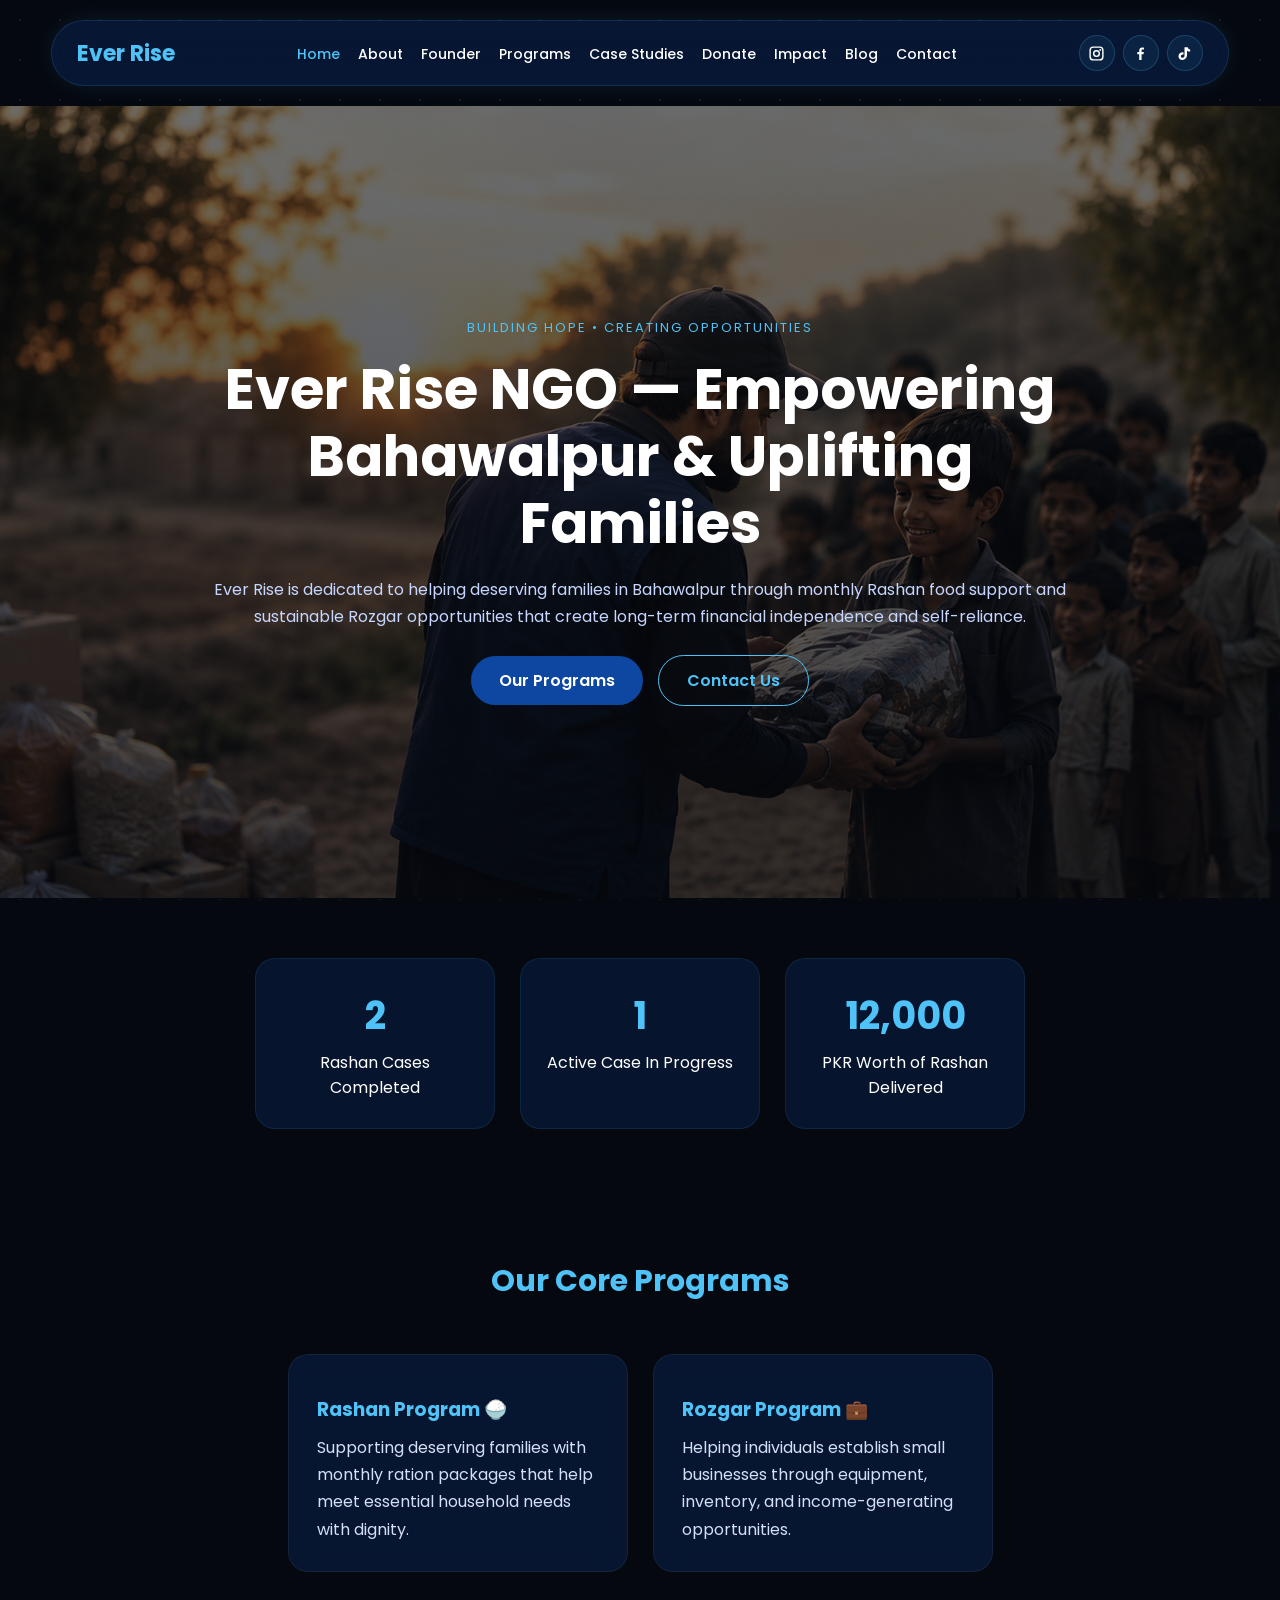
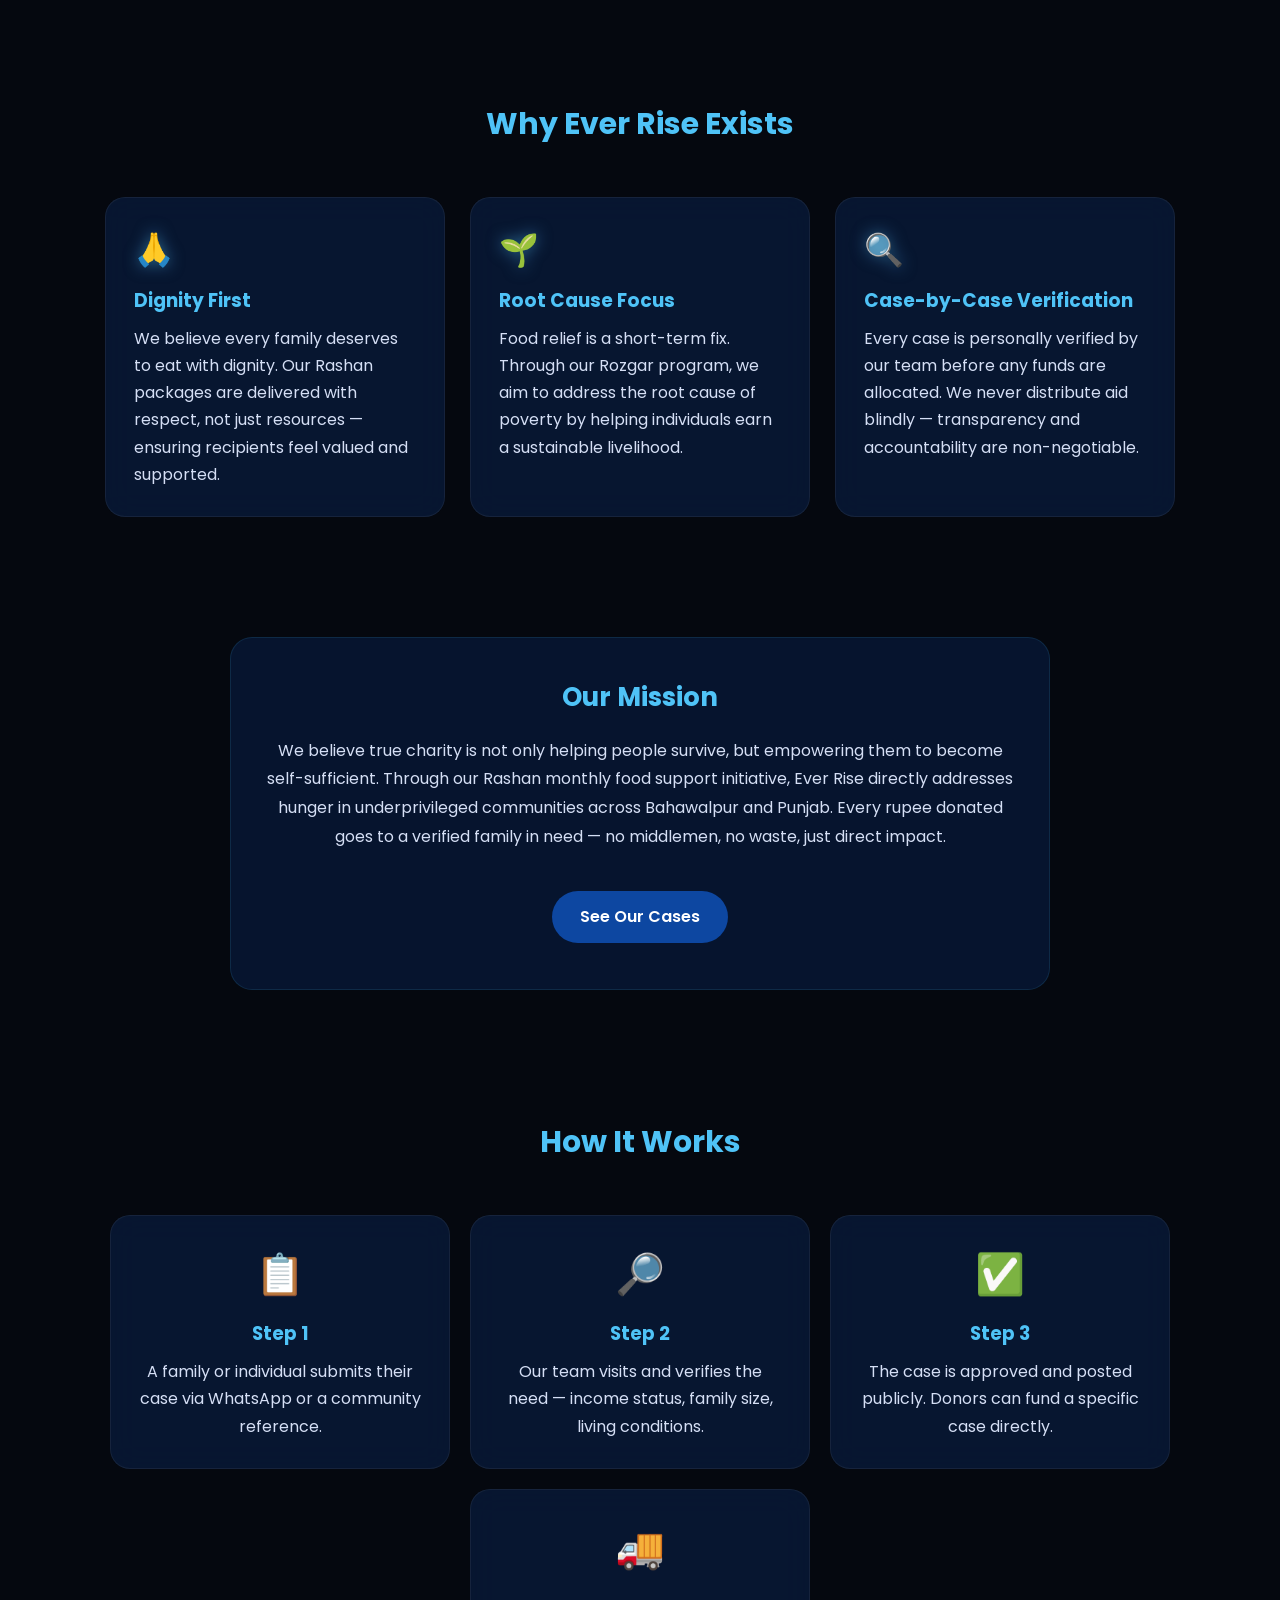
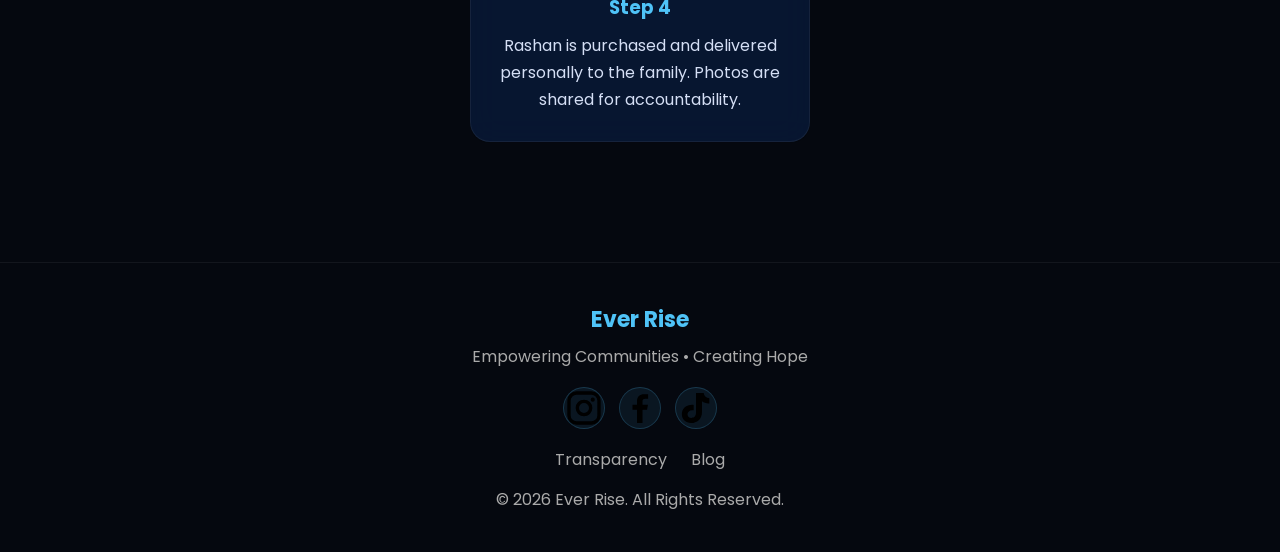
==== commit 66df9369: "Update index.html" ====
--- a/index.html
+++ b/index.html
@@ -314,24 +314,33 @@
             Empowering Communities • Creating Hope
         </p>
 
-        <div class="footer-social">
-
-            <a href="https://www.instagram.com/ever.rise.1187/" target="_blank" rel="noopener noreferrer"
-                aria-label="Follow Ever Rise NGO on Instagram">
-                <i class="fab fa-instagram"></i>
-            </a>
-
-            <a href="https://www.facebook.com/profile.php?id=61590970520657" target="_blank" rel="noopener noreferrer"
-                aria-label="Follow Ever Rise NGO on Facebook">
-                <i class="fab fa-facebook-f"></i>
-            </a>
-
-            <a href="https://www.tiktok.com/@ever.rise.1187?_r=1&_t=ZS-97JCHIYLV4e" target="_blank"
-                rel="noopener noreferrer" aria-label="Follow Ever Rise NGO on TikTok">
-                <i class="fab fa-tiktok"></i>
-            </a>
-
-        </div>
+<div class="footer-social">
+
+    <!-- Instagram -->
+    <a href="https://www.instagram.com/ever.rise.1187/" target="_blank"
+        rel="noopener noreferrer" aria-label="Follow Ever Rise NGO on Instagram">
+        <svg viewBox="0 0 24 24" aria-hidden="true">
+            <path d="M7.5 2h9A5.5 5.5 0 0 1 22 7.5v9a5.5 5.5 0 0 1-5.5 5.5h-9A5.5 5.5 0 0 1 2 16.5v-9A5.5 5.5 0 0 1 7.5 2Zm0 2A3.5 3.5 0 0 0 4 7.5v9A3.5 3.5 0 0 0 7.5 20h9a3.5 3.5 0 0 0 3.5-3.5v-9A3.5 3.5 0 0 0 16.5 4h-9ZM12 7a5 5 0 1 1 0 10 5 5 0 0 1 0-10Zm0 2a3 3 0 1 0 0 6 3 3 0 0 0 0-6Zm5.25-3.25a1.25 1.25 0 1 1 0 2.5 1.25 1.25 0 0 1 0-2.5Z"/>
+        </svg>
+    </a>
+
+    <!-- Facebook -->
+    <a href="https://www.facebook.com/profile.php?id=61590970520657" target="_blank"
+        rel="noopener noreferrer" aria-label="Follow Ever Rise NGO on Facebook">
+        <svg viewBox="0 0 24 24" aria-hidden="true">
+            <path d="M13.5 21v-8h2.75l.5-3H13.5V8.05c0-.87.29-1.55 1.62-1.55h1.76V3.82c-.3-.04-1.32-.12-2.5-.12-2.48 0-4.18 1.51-4.18 4.3V10H7.5v3h2.7v8h3.3Z"/>
+        </svg>
+    </a>
+
+    <!-- TikTok -->
+    <a href="https://www.tiktok.com/@ever.rise.1187" target="_blank"
+        rel="noopener noreferrer" aria-label="Follow Ever Rise NGO on TikTok">
+        <svg viewBox="0 0 24 24" aria-hidden="true">
+            <path d="M16.6 3c.4 1.9 1.5 3.1 3.4 3.2v3.1c-1.7.1-3.2-.4-4.4-1.3v6.2c0 4.5-3.1 6.8-6.5 6.8-3.2 0-5.6-2.1-5.6-5.2 0-3.4 2.7-5.7 6.2-5.7.3 0 .6 0 .9.1v3.2c-.3-.1-.6-.1-.9-.1-1.6 0-2.8 1-2.8 2.5 0 1.4 1 2.2 2.3 2.2 1.5 0 2.8-.9 2.8-3.1V3h4.6Z"/>
+        </svg>
+    </a>
+
+</div>
 
         <div style="margin: 15px 0;">
             <a href="impact.html" style="color: #aaa; text-decoration: none; margin: 0 10px;">Transparency</a>
--- a/css/style.css
+++ b/css/style.css
@@ -868,3 +868,30 @@
 .social-links a {
     color: #fff !important;
 }
+
+.social-links a svg {
+    width: 17px;
+    height: 17px;
+    fill: currentColor;
+    display: block;
+}
+
+.social-links a {
+    color: #fff;
+}
+
+.social-links a:hover {
+    color: #4fc3f7;
+}
+
+.social-links a:first-child:hover {
+    color: #E4405F;
+}
+
+.social-links a:nth-child(2):hover {
+    color: #1877F2;
+}
+
+.social-links a:nth-child(3):hover {
+    color: #25F4EE;
+}
